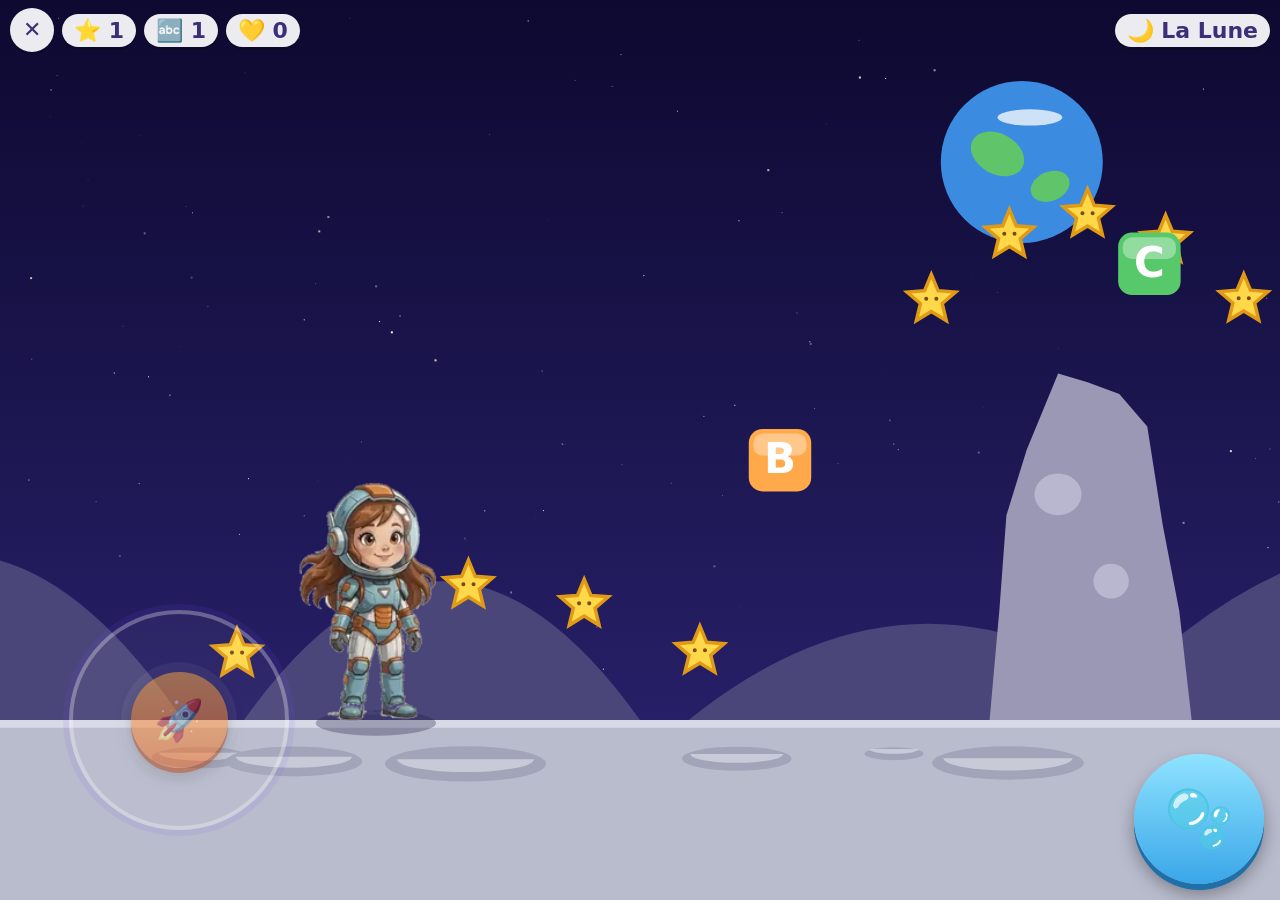
==== rose-lune.html @ 3eaaab17 "Rose : en vol, l'inclinaison est progressive et le changement d'animation bref, au moment où les ang" ====
<!DOCTYPE html>
<html lang="fr">
<head>
<meta charset="utf-8">
<meta name="viewport" content="width=device-width, initial-scale=1, viewport-fit=cover, user-scalable=no">
<meta name="theme-color" content="#140f3a">
<title>Mini Mission · Rose sur la Lune</title>
<link rel="manifest" href="manifest.webmanifest">
<style>
  html, body { margin: 0; height: 100%; overflow: hidden; background: #140f3a; touch-action: none; -webkit-user-select: none; user-select: none; font-family: "Baloo 2", system-ui, sans-serif; }
  canvas { display: block; width: 100vw; height: 100dvh; }
  .hud { position: fixed; top: max(8px, env(safe-area-inset-top)); left: max(10px, env(safe-area-inset-left)); right: max(10px, env(safe-area-inset-right)); display: flex; gap: 8px; align-items: center; pointer-events: none; }
  .chip { background: rgba(255,255,255,.92); border-radius: 999px; padding: 4px 12px; font-weight: 900; font-size: clamp(15px, 3.6vmin, 22px); color: #3b2f7a; box-shadow: 0 3px 0 rgba(0,0,0,.18); }
  .chip.pop { animation: pop .35s; }
  @keyframes pop { 50% { transform: scale(1.25); } }
  .close { pointer-events: auto; width: 44px; height: 44px; border-radius: 50%; border: 0; background: rgba(255,255,255,.92); font-size: 22px; color: #3b2f7a; box-shadow: 0 3px 0 rgba(0,0,0,.18); }
  .sp { flex: 1; }
  .pad { position: fixed; bottom: max(16px, env(safe-area-inset-bottom)); display: flex; gap: 14px; align-items: flex-end; }
  .pad.l { left: max(16px, env(safe-area-inset-left)); }
  .pad.r { right: max(16px, env(safe-area-inset-right)); }
  .b { width: clamp(64px, 17vmin, 100px); height: clamp(64px, 17vmin, 100px); border-radius: 50%; border: 0; font-size: clamp(28px, 8vmin, 44px); color: #fff;
       background: linear-gradient(#69d36a, #2f9c3b); box-shadow: 0 6px 0 #1f6e2a, 0 10px 18px rgba(0,0,0,.35); -webkit-tap-highlight-color: transparent; }
  .b.on { transform: translateY(4px); box-shadow: 0 2px 0 #1f6e2a; }
  .b.fly { background: linear-gradient(#ffb04a, #f2702c); box-shadow: 0 6px 0 #b4471a, 0 10px 18px rgba(0,0,0,.35); width: clamp(84px, 23vmin, 130px); height: clamp(84px, 23vmin, 130px); }
  .b.fly.on { box-shadow: 0 2px 0 #b4471a; }
  .b.shoot { background: linear-gradient(#8fe3ff, #3aa6e8); box-shadow: 0 6px 0 #1f6fa8, 0 10px 18px rgba(0,0,0,.35); }
  .b.shoot.on { box-shadow: 0 2px 0 #1f6fa8; }
  #stickzone { position: fixed; left: 0; bottom: 0; width: 55vw; top: 64px; touch-action: none; }
  .stick { position: fixed; width: clamp(150px, 36vmin, 220px); height: clamp(150px, 36vmin, 220px); margin: calc(clamp(150px, 36vmin, 220px) / -2) 0 0 calc(clamp(150px, 36vmin, 220px) / -2); pointer-events: none; transition: opacity .2s; }
  .stick .ring { position: absolute; inset: 0; border-radius: 50%; background: radial-gradient(circle, rgba(255,255,255,.18) 0 38%, rgba(255,255,255,.08) 39% 100%); border: 4px solid rgba(255,255,255,.55); box-shadow: 0 0 0 6px rgba(120,90,255,.18); }
  .stick .knob { position: absolute; left: 50%; top: 50%; width: 44%; height: 44%; margin: -22% 0 0 -22%; border-radius: 50%; background: linear-gradient(#ffb04a, #f2702c); box-shadow: 0 5px 0 #b4471a, 0 8px 16px rgba(0,0,0,.35); display: flex; align-items: center; justify-content: center; font-size: clamp(26px, 7vmin, 40px); }
  .stick .arrow { position: absolute; left: 50%; top: 50%; width: 0; height: 0; border-left: 16px solid transparent; border-right: 16px solid transparent; border-bottom: 26px solid rgba(255,255,255,.9); transform-origin: 50% 100%; opacity: 0; margin: -26px 0 0 -16px; }
  .stick.idle { opacity: .55; }
  .stick.idle .knob { animation: hint 1.6s ease-in-out infinite; }
  @keyframes hint { 0%, 100% { transform: translate(0, 0); } 30% { transform: translate(40%, -35%); } 60% { transform: translate(40%, 0); } }
  .big-shoot { width: clamp(84px, 23vmin, 130px); height: clamp(84px, 23vmin, 130px); font-size: clamp(36px, 10vmin, 56px); }
  .ov { position: fixed; inset: 0; display: none; align-items: center; justify-content: center; background: rgba(15,10,50,.55); z-index: 10; }
  .ov.show { display: flex; }
  .card { background: #fff; border-radius: 28px; padding: clamp(14px, 3vmin, 26px); width: min(92vw, 720px); box-shadow: 0 12px 40px rgba(0,0,0,.4); text-align: center; animation: pop .3s; }
  .q { font-size: clamp(17px, 4.2vmin, 26px); font-weight: 800; color: #3b2f7a; margin: 4px 8px 14px; line-height: 1.25; }
  .opts { display: grid; grid-template-columns: repeat(3, 1fr); gap: clamp(8px, 2vmin, 16px); }
  .opt { border: 4px solid #d9d3ff; background: #f6f3ff; border-radius: 22px; padding: 10px 6px; font-size: clamp(14px, 3.4vmin, 20px); font-weight: 800; color: #3b2f7a; }
  .opt i { display: block; font-style: normal; font-size: clamp(44px, 13vmin, 80px); line-height: 1.1; }
  .opt.good { border-color: #4cc95a; background: #e7ffe9; }
  .opt.no { animation: no .4s; }
  @keyframes no { 25% { transform: translateX(-8px); } 75% { transform: translateX(8px); } }
  .row { display: flex; gap: 12px; justify-content: center; margin-top: 14px; }
  .big { border: 0; border-radius: 999px; padding: 12px 22px; font-size: clamp(18px, 4.4vmin, 26px); font-weight: 900; color: #fff; background: linear-gradient(#ffb04a, #f2702c); box-shadow: 0 5px 0 #b4471a; }
  .big.alt { background: linear-gradient(#8f7bff, #5b47d6); box-shadow: 0 5px 0 #3b2c99; }
  .say { border: 0; background: #ede9ff; border-radius: 50%; width: 52px; height: 52px; font-size: 24px; }
  .stats { display: flex; gap: 12px; justify-content: center; font-size: clamp(20px, 5vmin, 30px); font-weight: 900; color: #3b2f7a; margin: 8px 0; flex-wrap: wrap; }
  .title { font-size: clamp(26px, 7vmin, 44px); font-weight: 900; color: #f2702c; margin: 0; }
</style>
</head>
<body>
<canvas id="c"></canvas>
<div class="hud">
  <button class="close" id="quit" aria-label="Retour">✕</button>
  <span class="chip" id="cStars">⭐ 0</span>
  <span class="chip" id="cLetters">🔤 0</span>
  <span class="chip" id="cFriends">💛 0</span>
  <span class="sp"></span>
  <span class="chip">🌙 La Lune</span>
</div>
<div id="stickzone" aria-label="Joystick : glisser le pouce pour marcher et voler"></div>
<div id="stick" class="stick idle"><div class="ring"></div><div class="arrow" id="sarrow"></div><div class="knob" id="sknob">🚀</div></div>
<div class="pad r"><button class="b shoot big-shoot" id="bs" aria-label="Bulles">🫧</button></div>
<div class="ov" id="quiz"><div class="card"><div class="row" style="margin:0 0 6px"><button class="say" id="qsay" aria-label="Écouter">🔊</button></div><div class="q" id="qtext"></div><div class="opts" id="qopts"></div></div></div>
<div class="ov" id="end"><div class="card"><p class="title">Bravo, Rose !</p><div class="stats" id="estats"></div><div class="row"><button class="big alt" id="again">↻ Rejouer</button><button class="big" id="home">🏠</button></div></div></div>
<script src="i18n.js"></script>
<script>
(() => {
  'use strict';
  const $ = (s) => document.querySelector(s);
  // ================= images =================
  const V = '1';
  const roseImg = new Image(); roseImg.src = 'assets/rose.webp?v=' + V;
  const alienImg = new Image(); alienImg.src = 'assets/aliens.webp?v=' + V;
  const monImg = new Image(); monImg.src = 'assets/monsters.webp?v=' + V;
  let RF = null, AF = null;
  fetch('assets/rose.json?v=' + V).then(r => r.json()).then(j => { RF = j; });
  fetch('assets/aliens.json?v=' + V).then(r => r.json()).then(j => { AF = j; });

  // ================= voix et sons =================
  let voiceOn = 'speechSynthesis' in window, speaking = 0;
  function say(text, important = true) {
    if (!voiceOn) return;
    if (!important && performance.now() < speaking) return;
    try { speechSynthesis.cancel(); const u = new SpeechSynthesisUtterance(text); u.lang = 'fr-FR'; u.rate = .95; u.pitch = 1.08;
      const v = speechSynthesis.getVoices().find(v => /^fr/i.test(v.lang)); if (v) u.voice = v; speechSynthesis.speak(u); speaking = performance.now() + 1200 + text.length * 70; } catch {}
  }
  let AC = null;
  function tone(f0, f1, dur, type = 'sine', vol = .08, at = 0) {
    try { if (!AC) AC = new (window.AudioContext || window.webkitAudioContext)(); if (AC.state === 'suspended') AC.resume();
      const t = AC.currentTime + at, o = AC.createOscillator(), g = AC.createGain(); o.type = type; o.frequency.setValueAtTime(f0, t); o.frequency.exponentialRampToValueAtTime(f1, t + dur * .9);
      g.gain.setValueAtTime(.0001, t); g.gain.exponentialRampToValueAtTime(vol, t + .02); g.gain.exponentialRampToValueAtTime(.0001, t + dur); o.connect(g); g.connect(AC.destination); o.start(t); o.stop(t + dur + .05); } catch {}
  }
  const sfx = {
    star: () => { tone(1320, 1320, .12, 'sine', .06); tone(1760, 1760, .18, 'sine', .05, .07); },
    letter: () => { tone(660, 990, .18, 'triangle', .07); },
    bubble: () => { tone(500, 1100, .14, 'sine', .06); },
    pop: () => { tone(900, 300, .12, 'triangle', .08); },
    friend: () => { [523, 659, 784, 1047].forEach((f, i) => tone(f, f, .2, 'sine', .06, i * .07)); },
    bonk: () => { tone(220, 160, .12, 'triangle', .06); },
    good: () => { [784, 988, 1175].forEach((f, i) => tone(f, f, .25, 'sine', .07, i * .1)); },
    no: () => { tone(330, 260, .2, 'triangle', .05); },
  };

  // ================= réglages de Rose (unités : pixels de sa planche, ~210 px du casque aux pieds) =================
  const WALK = 205, WALK_ACC = 900, WALK_DEC = 1400, STEP_PX = 13.2, WALK_START = 4;
  const FLY = 400, DASH_AT = 300, FLY_ACC = 1000, RISE = 330, SINK = 270;
  const FADE = .07, STOP_FADE = .11, RW = 40, RH = 196;   // demi-largeur et hauteur de Rose pour les collisions
  const A = { idle: { n: 10, fps: 6, loop: 'pp' }, hover: { n: 30, fps: 13, loop: 'loop' }, fly: { n: 27, fps: 14, loop: 'loop' }, dash: { n: 30, fps: 15, loop: 'pp' },
              lift: { n: 20, fps: 26, loop: 'once' }, up: { n: 18, fps: 24, loop: 'once' }, down: { n: 20, fps: 26, loop: 'once' }, drop: { n: 20, fps: 28, loop: 'once', src: 'lift', rev: true },
              win: { n: 30, fps: 13, loop: 'once' }, walk: { n: 30, loop: 'loop' } };
  function sample(name, pos) {
    const a = A[name], n = a.n, src = 'rose_' + (a.src || name); let q;
    if (a.loop === 'loop') q = ((pos % n) + n) % n;
    else if (a.loop === 'pp') { const P = 2 * n - 2, p = ((pos % P) + P) % P; q = p < n - 1 ? p : P - p; }
    else q = Math.max(0, Math.min(n - 1, pos));
    let i = Math.floor(q), j = a.loop === 'loop' ? (i + 1) % n : Math.min(n - 1, i + 1); const mix = q - i;
    if (a.rev) { i = n - 1 - i; j = n - 1 - j; }
    return { k: src + i, k2: src + j, mix };
  }
  const topOf = (k) => RF[k].top;
  // En vol, les trois animations se mélangent selon la vitesse ; chacune s'incline vers l'angle de la suivante
  // (inclinaison mesurée dans les GIF : stationnaire ≈ 8°, vol lent ≈ 11°, vol rapide ≈ 32° vers l'avant), avec un léger penché en plus quand ça va vite.
  const AIR = ['hover', 'fly', 'dash'], AIR_V = [0, 170, 370], AIR_A = [-8, -11, -32], PIVOT = 105;

  // ================= le niveau de la Lune =================
  const L = 9200, CAVE0 = 4650, CAVE1 = 6450, CEIL = 640;
  // solides : x, y (bas), w, h — y = hauteur au-dessus du sol
  const solids = [
    { x: 950, y: 0, w: 170, h: 300, kind: 'rock' },
    { x: 2250, y: 250, w: 320, h: 40, kind: 'slab' },
    { x: 3250, y: 0, w: 210, h: 380, kind: 'rock' },
    { x: CAVE0, y: CEIL, w: CAVE1 - CAVE0, h: 3000, kind: 'ceil' },
    { x: 4950, y: 0, w: 150, h: 280, kind: 'mite' },
    { x: 5350, y: 310, w: 150, h: CEIL - 310, kind: 'tite' },
    { x: 5750, y: 0, w: 160, h: 300, kind: 'mite' },
    { x: 6150, y: 330, w: 150, h: CEIL - 330, kind: 'tite' },
    { x: 7650, y: 260, w: 300, h: 40, kind: 'slab' },
  ];
  const overlaps = (s, x0, x1, y0, y1) => x1 > s.x && x0 < s.x + s.w && y1 > s.y && y0 < s.y + s.h;
  function surfaceAt(x, y) {                 // le plus haut « sol » sous les pieds
    let best = 0;
    for (const s of solids) { const top = s.y + s.h; if (s.kind === 'ceil' || s.kind === 'tite') continue;
      if (x + RW * .6 > s.x && x - RW * .6 < s.x + s.w && top <= y + 6 && top > best) best = top; }
    return best;
  }
  // étoiles
  const stars = [];
  const arc = (x0, x1, y0, hgt, n) => { for (let i = 0; i < n; i++) { const t = n === 1 ? .5 : i / (n - 1); stars.push({ x: x0 + (x1 - x0) * t, y: y0 + Math.sin(t * Math.PI) * hgt, got: false }); } };
  arc(300, 700, 60, 60, 5); arc(900, 1170, 360, 80, 5); arc(2270, 2550, 330, 30, 4); arc(3200, 3510, 440, 90, 5);
  arc(4800, 5250, 380, 60, 5); arc(5500, 5900, 380, 40, 5); arc(6250, 6420, 150, 50, 3); arc(7000, 7400, 80, 120, 5); arc(7670, 7930, 340, 30, 4); arc(8400, 8700, 70, 60, 4);
  // lettres (l'alphabet de la langue choisie)
  const ABC = (MM.i18n && MM.i18n.alphabet ? MM.i18n.alphabet() : 'ABCDEFGHIJKLMNOPQRSTUVWXYZ'.split('')).slice(0, 26);
  const letters = ABC.map((l, i) => { const x = 450 + i * ((L - 900) / ABC.length); let y = 110 + ((i * 97) % 3) * 110;
    for (const s of solids) if (s.kind !== 'ceil' && x > s.x - 40 && x < s.x + s.w + 40) y = Math.max(y, s.kind === 'tite' ? 120 : s.y + s.h + 90);
    if (x > CAVE0 && x < CAVE1) y = Math.min(y, CEIL - 90);
    return { l, x, y, got: false }; });
  // extraterrestres farceurs
  const aliens = [
    { type: 'glouglou', x: 1500, x0: 1300, x1: 1750, y: 0 },
    { type: 'boing', x: 2700, x0: 2620, x1: 2900, y: 0 },
    { type: 'zap', x: 3900, y0: 330, y: 330 },
    { type: 'glouglou', x: 7150, x0: 6950, x1: 7450, y: 0 },
    { type: 'boing', x: 8050, x0: 7980, x1: 8250, y: 0 },
    { type: 'zap', x: 8850, y0: 360, y: 360 },
  ].map((a, i) => ({ ...a, id: i, dir: 1, t: Math.random() * 3, state: 'farceur', bt: 0, cool: 2 + i }));
  // amis enfermés dans des petites prisons (nos monstres : case farceur → case ami de monsters.webp)
  const cages = [ { x: 1950, f: 0, a: 5 }, { x: 4250, f: 10, a: 11 }, { x: 7300, f: 22, a: 23 }, { x: 8600, f: 24, a: 25 } ].map(c => ({ ...c, open: false, t: 0 }));
  // caisses « ? » : une devinette sur l'espace
  const boxes = [ { x: 2950, y: 260 }, { x: 6750, y: 240 }, { x: 8350, y: 300 } ].map(b => ({ ...b, done: false }));
  const ROCKET = L - 280;
  const friends = [];                       // ceux qui suivent Rose
  const slime = [], bubbles = [], puffs = [];
  const RIDDLES = [
    { q: 'Comment s’appelle l’astre qui tourne autour de la Terre et brille la nuit ?', o: [['🌙', 'la Lune'], ['☀️', 'le Soleil'], ['🪐', 'Saturne']], a: 0, fact: 'Oui ! La Lune tourne autour de la Terre. C’est là que tu es, avec Rose !' },
    { q: 'Qui a marché le premier sur la Lune ?', o: [['🧑‍🚀', 'un astronaute'], ['🐶', 'un chien'], ['🤖', 'un robot']], a: 0, fact: 'Bravo ! C’était l’astronaute Neil Armstrong, en 1969. Il a laissé ses traces de pas sur la Lune.' },
    { q: 'Le premier homme dans l’espace s’appelait Youri Gagarine. Dans quoi est-il monté ?', o: [['🚀', 'une fusée'], ['🎈', 'un ballon'], ['🚲', 'un vélo']], a: 0, fact: 'Oui ! En 1961, Youri Gagarine a fait le tour de la Terre dans une fusée.' },
    { q: 'Quel animal a fait le tour de la Terre dans l’espace, avant les astronautes ?', o: [['🐶', 'un chien'], ['🐘', 'un éléphant'], ['🐟', 'un poisson']], a: 0, fact: 'Oui ! Une petite chienne, Laïka, est allée dans l’espace en 1957.' },
    { q: 'Quelle planète est rouge ?', o: [['🔴', 'Mars'], ['🔵', 'Neptune'], ['🌍', 'la Terre']], a: 0, fact: 'Bravo ! Mars est rouge, à cause de sa poussière rouge.' },
    { q: 'Quelle planète a de grands anneaux ?', o: [['🪐', 'Saturne'], ['🌙', 'la Lune'], ['☀️', 'le Soleil']], a: 0, fact: 'Oui ! Saturne a de grands anneaux faits de glace et de cailloux.' },
    { q: 'Qu’est-ce qui emmène les astronautes dans l’espace ?', o: [['🚀', 'une fusée'], ['🚗', 'une voiture'], ['⛵', 'un bateau']], a: 0, fact: 'Oui ! Il faut une très grande fusée pour aller dans l’espace.' },
    { q: 'Où vivent les astronautes qui tournent autour de la Terre ?', o: [['🛰️', 'dans une station spatiale'], ['🏰', 'dans un château'], ['⛺', 'sous une tente']], a: 0, fact: 'Oui ! Dans la station spatiale, les astronautes flottent et dorment attachés à leur sac de couchage.' },
    { q: 'Qu’est-ce qui roule sur Mars pour l’explorer ?', o: [['🤖', 'un robot'], ['🛹', 'un skate'], ['🐴', 'un cheval']], a: 0, fact: 'Bravo ! Des robots roulent sur Mars et prennent des photos pour les savants.' },
    { q: 'Sur quelle planète vivons-nous ?', o: [['🌍', 'la Terre'], ['🔴', 'Mars'], ['🪐', 'Saturne']], a: 0, fact: 'Oui ! La Terre, notre maison, est la planète bleue.' },
    { q: 'Sur la Lune, on est très léger. Comment peut-on sauter ?', o: [['🦘', 'très haut'], ['🐌', 'pas du tout'], ['🪨', 'comme un caillou']], a: 0, fact: 'Oui ! Sur la Lune, les astronautes faisaient de grands bonds.' },
    { q: 'Quelle est la plus grosse planète ?', o: [['🟠', 'Jupiter'], ['⚪', 'Mercure'], ['🌙', 'la Lune']], a: 0, fact: 'Bravo ! Jupiter est la plus grosse planète. On pourrait y mettre plus de mille Terre !' },
  ];
  const quizPick = RIDDLES.map((r, i) => i).sort(() => Math.random() - .5).slice(0, 3);
  // les caisses : la 1re parle toujours de la Lune ou de son premier explorateur
  if (!quizPick.includes(1)) quizPick[0] = 1;

  // ================= Rose =================
  const rose = { x: 420, y: 0, vx: 0, vy: 0, vs: 0, face: 1, mode: 'ground', anim: null, walkDist: 0, t: 0, airPose: 'hover', airT: 0, walking: false, base: 0, cool: 0, bump: 0 };
  let shownSet = null, shown = null, fadeFrom = null, fadeT = 9, fadeLen = FADE, fadeGy = 0, lastGy = 0, stopFade = false;
  function play(name, then, opts = {}) { rose.anim = { name, t: 0, then, ...opts }; if (name !== 'win') rose.mode = 'trans'; }

  // ================= commandes =================
  const key = { l: false, r: false, fly: false, down: false, shoot: false };
  let paused = false, finished = false;
  const hold = (id, k) => { const b = document.getElementById(id);
    const on = (e) => { e.preventDefault(); key[k] = true; b.classList.add('on'); if (k === 'shoot') shoot(); }, off = (e) => { e.preventDefault(); key[k] = false; b.classList.remove('on'); };
    b.addEventListener('pointerdown', on); b.addEventListener('pointerup', off); b.addEventListener('pointercancel', off); b.addEventListener('pointerleave', off); };
  hold('bs', 'shoot');
  // ----- joystick flottant : il apparaît là où le pouce se pose (moitié gauche), suit le doigt et disparaît quand on lâche -----
  // haut = voler, bas = redescendre vite, côtés = marcher / avancer ; grande zone morte au centre pour les petits pouces
  const zone = $('#stickzone'), stick = $('#stick'), knob = $('#sknob'), arrowEl = $('#sarrow');
  let sid = null, sx0 = 0, sy0 = 0;
  const restStick = () => { stick.classList.add('idle'); stick.style.left = (Math.max(110, innerWidth * .14)) + 'px'; stick.style.top = (innerHeight - Math.max(110, innerHeight * .2)) + 'px'; knob.style.transform = ''; arrowEl.style.opacity = 0; };
  restStick(); addEventListener('resize', () => { if (sid === null) restStick(); });
  function stickMove(x, y) {
    const R = stick.offsetWidth * .5, dx = x - sx0, dy = y - sy0, d = Math.hypot(dx, dy), k = Math.min(1, d / R);
    const nx = d ? dx / d * k : 0, ny = d ? dy / d * k : 0;
    knob.style.transform = `translate(${nx * R * .62}px, ${ny * R * .62}px)`;
    const dead = .26;
    key.l = nx < -dead; key.r = nx > dead; key.fly = ny < -dead * 1.2; key.down = ny > .45;
    if (k > dead) { arrowEl.style.opacity = 1; arrowEl.style.transform = `rotate(${Math.atan2(dx, -dy)}rad) translateY(${-R * .78}px)`; } else arrowEl.style.opacity = 0;
  }
  zone.addEventListener('pointerdown', (e) => { if (sid !== null) return; e.preventDefault(); sid = e.pointerId; zone.setPointerCapture(sid); sx0 = e.clientX; sy0 = e.clientY;
    stick.classList.remove('idle'); stick.style.left = sx0 + 'px'; stick.style.top = sy0 + 'px'; stickMove(sx0, sy0); });
  zone.addEventListener('pointermove', (e) => { if (e.pointerId !== sid) return; e.preventDefault();
    // si le doigt part loin, le joystick le suit (il ne « décroche » jamais)
    const R = stick.offsetWidth * .5, dx = e.clientX - sx0, dy = e.clientY - sy0, d = Math.hypot(dx, dy);
    if (d > R * 1.15) { sx0 = e.clientX - dx / d * R * 1.15; sy0 = e.clientY - dy / d * R * 1.15; stick.style.left = sx0 + 'px'; stick.style.top = sy0 + 'px'; }
    stickMove(e.clientX, e.clientY); });
  const stickUp = (e) => { if (e.pointerId !== sid) return; sid = null; key.l = key.r = key.fly = key.down = false; restStick(); };
  zone.addEventListener('pointerup', stickUp); zone.addEventListener('pointercancel', stickUp);
  addEventListener('keydown', (e) => { if (e.repeat) return; if (e.key === 'ArrowDown') key.down = true; if (e.key === 'ArrowLeft') key.l = true; if (e.key === 'ArrowRight') key.r = true; if (e.key === ' ' || e.key === 'ArrowUp') key.fly = true; if (e.key === 'x' || e.key === 'Enter') shoot(); });
  addEventListener('keyup', (e) => { if (e.key === 'ArrowDown') key.down = false; if (e.key === 'ArrowLeft') key.l = false; if (e.key === 'ArrowRight') key.r = false; if (e.key === ' ' || e.key === 'ArrowUp') key.fly = false; });
  $('#quit').onclick = () => { location.href = 'index.html'; };
  $('#home').onclick = () => { location.href = 'index.html'; };
  $('#again').onclick = () => { location.reload(); };

  function shoot() {
    if (paused || finished || rose.cool > 0 || !RF) return;
    rose.cool = .35; sfx.bubble();
    const h = rose.mode === 'air' ? rose.y : rose.base;
    bubbles.push({ x: rose.x + rose.face * 60, y: h + 118, vx: rose.face * 560 + rose.vx * .5, vy: 20, life: 1.4, r: 28 });
  }

  // ================= mise à jour =================
  function moveX(dx, air) {
    const y0 = (rose.mode === 'air' ? rose.y : rose.base) + 6, y1 = y0 + RH - 6;
    rose.x += dx;
    for (const s of solids) {
      if (!overlaps(s, rose.x - RW, rose.x + RW, y0, y1)) continue;
      if (s.kind === 'slab' && y0 >= s.y + s.h - 12) continue;
      rose.x = dx > 0 ? s.x - RW - .1 : s.x + s.w + RW + .1;
      if (air) { rose.vx *= -.3; if (Math.abs(dx) > 1) bonk(); } else rose.vx = 0;
    }
    rose.x = Math.max(60, Math.min(L - 60, rose.x));
  }
  function bonk() { if (rose.bump > 0) return; rose.bump = .4; sfx.bonk(); puffs.push({ x: rose.x + rose.face * RW, y: (rose.mode === 'air' ? rose.y : rose.base) + 110, t: 0, c: '#fff' }); }

  function update(dt) {
    const dir = (key.r ? 1 : 0) - (key.l ? 1 : 0);
    if (dir) rose.face = dir;
    rose.t += dt; rose.airT += dt; rose.cool -= dt; rose.bump -= dt; rose.vs += (Math.abs(rose.vx) - rose.vs) * Math.min(1, dt * 5);
    const a = rose.anim;
    if (rose.mode === 'ground') {
      const target = a ? 0 : dir * WALK;
      const acc = Math.abs(target) > Math.abs(rose.vx) || Math.sign(target) !== Math.sign(rose.vx) ? WALK_ACC : WALK_DEC;
      rose.vx += Math.max(-acc * dt, Math.min(acc * dt, target - rose.vx));
      moveX(rose.vx * dt, false);
      const was = rose.walking;
      if (Math.abs(rose.vx) > 8 && !a) { if (!was) rose.walkDist = WALK_START * STEP_PX; rose.walking = true; rose.walkDist += Math.abs(rose.vx) * dt; }
      else if (was) { rose.walking = false; stopFade = true; }
      // plus rien sous les pieds (bord d'une dalle) : elle se met à flotter et redescend doucement
      const sf = surfaceAt(rose.x, rose.base);
      if (sf < rose.base - 2 && !a) { rose.mode = 'air'; rose.y = rose.base - (topOf('rose_hover0') - topOf('rose_idle0')); rose.vy = 0; rose.airPose = 'hover'; rose.airT = 0; rose.walking = false; }
      else rose.base = sf;
      if (key.fly && !a && rose.mode === 'ground') { if (Math.abs(rose.vx) > 60) play('up', 'air', { vx0: rose.vx }); else play('lift', 'air'); rose.walking = false; }
    } else if (rose.mode === 'air') {
      const ty = key.fly ? RISE : key.down ? -SINK * 1.8 : -SINK;
      rose.vy += Math.max(-1300 * dt, Math.min(1300 * dt, ty - rose.vy));
      const target = dir * FLY;
      rose.vx += Math.max(-FLY_ACC * dt, Math.min(FLY_ACC * dt, target - rose.vx));
      moveX(rose.vx * dt, true);
      const ny = rose.y + rose.vy * dt;
      let blocked = false;
      for (const s of solids) {
        if (!overlaps(s, rose.x - RW + 4, rose.x + RW - 4, ny + 4, ny + RH)) continue;
        if (rose.vy > 0) { const hard = rose.vy > 150; rose.y = s.y - RH - .1; rose.vy = hard ? -30 : 0; blocked = true; if (hard) bonk(); }   // la tête touche : petit rebond tout doux
      }
      if (!blocked) rose.y = Math.min(400, ny);                 // plafond du ciel : Rose reste toujours à l'écran
      if (rose.y >= 400 && rose.vy > 0) rose.vy = 0;
      const sp = Math.abs(rose.vx), want = sp < 60 ? 'hover' : sp < DASH_AT ? 'fly' : 'dash';
      if (want !== rose.airPose) { rose.airPose = want; rose.airT = 0; }
      if (rose.vy < 0) {                                          // atterrissage : la jonction démarre pile à la bonne hauteur
        const sf = surfaceAt(rose.x, rose.y + 40), moving = sp > 60;
        const startTop = moving ? topOf('rose_down0') : topOf('rose_lift' + (A.lift.n - 1));
        const hAt = startTop - topOf('rose_hover0');
        if (rose.y - sf <= hAt) { rose.base = sf; rose.y = sf; rose.vy = 0; play(moving ? 'down' : 'drop', 'ground', { vx0: rose.vx }); }
      }
    } else if (a) {
      const n = A[a.name].n, dur = (n - 1) / A[a.name].fps, k = Math.min(1, a.t / dur);
      if (a.name === 'up') rose.vx = a.vx0 + (rose.face * FLY * .55 - a.vx0) * k * k;
      else if (a.name === 'down') rose.vx = a.vx0 + (rose.face * WALK * (dir ? 1 : .3) - a.vx0) * k;
      else rose.vx *= Math.pow(.02, dt);
      moveX(rose.vx * dt, false);
    }
    if (a) {
      a.t += dt;
      if (a.t >= (A[a.name].n - 1) / A[a.name].fps) {
        rose.anim = null;
        if (a.then === 'air') { const last = 'rose_' + (A[a.name].src || a.name) + (A[a.name].n - 1);
          rose.y = rose.base + topOf(last) - topOf('rose_hover0'); rose.vy = 120; rose.mode = 'air'; rose.airPose = Math.abs(rose.vx) < 60 ? 'hover' : 'fly'; rose.airT = 0; }
        else { rose.mode = 'ground'; rose.y = rose.base; if (a.name === 'down') { rose.walkDist = WALK_START * STEP_PX; rose.walking = Math.abs(rose.vx) > 8; } else rose.walking = false; }
      }
    }
    updateWorld(dt);
  }

  // ================= le reste du monde =================
  const roseBox = () => { const h = rose.mode === 'air' ? rose.y : rose.base; return { x0: rose.x - RW, x1: rose.x + RW, y0: h, y1: h + RH }; };
  const hitR = (b, x, y, r) => x + r > b.x0 && x - r < b.x1 && y + r > b.y0 && y - r < b.y1;
  let got = { stars: 0, letters: 0, friends: 0 };
  function chip(id, txt) { const c = $(id); c.textContent = txt; c.classList.remove('pop'); void c.offsetWidth; c.classList.add('pop'); }
  function addFriend(img, cell, x, y) { friends.push({ img, cell, x, y, t: Math.random() * 6 }); got.friends++; chip('#cFriends', '💛 ' + got.friends); sfx.friend(); }
  function updateWorld(dt) {
    const B = roseBox();
    for (const s of stars) if (!s.got && hitR(B, s.x, s.y, 26)) { s.got = true; got.stars++; chip('#cStars', '⭐ ' + got.stars); sfx.star(); puffs.push({ x: s.x, y: s.y, t: 0, c: '#ffe36e' }); }
    for (const l of letters) if (!l.got && hitR(B, l.x, l.y, 30)) { l.got = true; got.letters++; chip('#cLetters', '🔤 ' + got.letters); sfx.letter();
      puffs.push({ x: l.x, y: l.y, t: 0, c: '#a6e1ff' }); const p = MM.i18n && MM.i18n.letterPhrase ? MM.i18n.letterPhrase(l.l) : null; say(p ? p.say : l.l, false); }
    for (const c of cages) if (!c.open && hitR(B, c.x, 70, 60)) openCage(c);
    for (const b of boxes) if (!b.done && hitR(B, b.x, b.y, 50)) openQuiz(b);
    // bulles de Rose
    for (let i = bubbles.length - 1; i >= 0; i--) {
      const u = bubbles[i]; u.life -= dt; u.x += u.vx * dt; u.y += u.vy * dt + Math.sin(u.life * 12) * .6; u.vx *= Math.pow(.6, dt);
      let hit = u.life <= 0 || solids.some(s => s.kind !== 'slab' && u.x > s.x && u.x < s.x + s.w && u.y > s.y && u.y < s.y + s.h);
      for (const a of aliens) if (!hit && a.state === 'farceur') { const ab = alienBox(a); if (u.x > ab.x0 - 14 && u.x < ab.x1 + 14 && u.y > ab.y0 - 14 && u.y < ab.y1 + 14) { a.state = 'bubble'; a.bt = 0; hit = true; sfx.pop(); } }
      for (const c of cages) if (!hit && !c.open && Math.abs(u.x - c.x) < 70 && u.y < 160) { openCage(c); hit = true; }
      if (hit) { bubbles.splice(i, 1); puffs.push({ x: u.x, y: u.y, t: 0, c: '#d9f6ff' }); }
    }
    // extraterrestres
    for (const a of aliens) {
      a.t += dt;
      if (a.state === 'farceur') {
        if (a.type === 'glouglou') { a.x += a.dir * 45 * dt; if (a.x > a.x1) a.dir = -1; if (a.x < a.x0) a.dir = 1; }
        else if (a.type === 'boing') { a.y = Math.abs(Math.sin(a.t * 2.4)) * 130; a.x += a.dir * 30 * dt; if (a.x > a.x1) a.dir = -1; if (a.x < a.x0) a.dir = 1; }
        else { a.y = a.y0 + Math.sin(a.t * 1.3) * 60; a.dir = rose.x < a.x ? -1 : 1; a.cool -= dt;
          if (a.cool <= 0 && Math.abs(rose.x - a.x) < 750) { a.cool = 3.6; a.throwT = .45; const h = (rose.mode === 'air' ? rose.y : rose.base) + 100, dx = rose.x - a.x, dy = h - (a.y + 60), d = Math.hypot(dx, dy) || 1;
            slime.push({ x: a.x + a.dir * 50, y: a.y + 70, vx: dx / d * 230, vy: dy / d * 230, life: 3.5 }); } a.throwT = (a.throwT || 0) - dt; }
        const ab = alienBox(a);
        if (B.x1 > ab.x0 && B.x0 < ab.x1 && B.y1 > ab.y0 && B.y0 < ab.y1 && rose.bump <= 0) { rose.vx = (rose.x < a.x ? -1 : 1) * 220; rose.bump = .6; sfx.bonk(); puffs.push({ x: (rose.x + a.x) / 2, y: B.y0 + 100, t: 0, c: '#fff' }); }
      } else if (a.state === 'bubble') {
        a.bt += dt; a.y += 70 * dt;
        if (a.bt > .9) { a.state = 'ami'; sfx.pop(); puffs.push({ x: a.x, y: a.y + 60, t: 0, c: '#ffd1e8' }); addFriend('alien', a.type + '_ami', a.x, a.y); }
      }
    }
    // boules de slime de Zap : rien de méchant, juste un « splotch »
    for (let i = slime.length - 1; i >= 0; i--) { const s = slime[i]; s.life -= dt; s.x += s.vx * dt; s.y += s.vy * dt;
      if (hitR(B, s.x, s.y, 14)) { slime.splice(i, 1); sfx.bonk(); puffs.push({ x: s.x, y: s.y, t: 0, c: '#8be36a' }); rose.vx *= .4; continue; }
      if (s.life <= 0 || s.y < 0 || solids.some(q => s.x > q.x && s.x < q.x + q.w && s.y > q.y && s.y < q.y + q.h)) { slime.splice(i, 1); puffs.push({ x: s.x, y: Math.max(8, s.y), t: 0, c: '#8be36a' }); } }
    // les amis suivent Rose en petite file
    friends.forEach((f, i) => { f.t += dt; const tx = rose.x - rose.face * (150 + i * 95), ty = Math.max(0, (rose.mode === 'air' ? rose.y : rose.base) - 10 + Math.sin(f.t * 3 + i) * 10);
      f.x += (tx - f.x) * Math.min(1, dt * 2.6); f.y += (ty - f.y) * Math.min(1, dt * 2.2); f.face = tx > f.x ? 1 : -1; });
    for (let i = puffs.length - 1; i >= 0; i--) { puffs[i].t += dt; if (puffs[i].t > .6) puffs.splice(i, 1); }
    cages.forEach(c => { if (c.open) c.t += dt; });
    if (!finished && rose.x > ROCKET - 40 && rose.mode !== 'air') finish();
  }
  const ASCALE = 1;
  function alienBox(a) { const f = AF && AF[a.type + '_f1']; const w = f ? f.w * ASCALE : 120, h = f ? f.h * ASCALE : 120; return { x0: a.x - w * .38, x1: a.x + w * .38, y0: a.y, y1: a.y + h * .9 }; }
  function openCage(c) { c.open = true; c.t = 0; sfx.pop(); puffs.push({ x: c.x, y: 90, t: 0, c: '#ffe9a8' }); setTimeout(() => addFriend('mon', c.a, c.x, 0), 500); }

  // ================= devinettes =================
  let qIndex = 0, curBox = null;
  function openQuiz(b) {
    curBox = b; b.done = true; paused = true; key.l = key.r = key.fly = key.down = false; if (typeof restStick === 'function') { sid = null; restStick(); } document.querySelectorAll('.b').forEach(x => x.classList.remove('on'));
    const r = RIDDLES[quizPick[qIndex++ % quizPick.length]];
    const order = [0, 1, 2].sort(() => Math.random() - .5);
    $('#qtext').textContent = r.q;
    $('#qopts').innerHTML = order.map(i => `<button class="opt" data-i="${i}"><i>${r.o[i][0]}</i>${r.o[i][1]}</button>`).join('');
    const speakQ = () => say(r.q + ' ' + order.map(i => r.o[i][1]).join(', ') + ' ?');
    $('#qsay').onclick = speakQ; speakQ();
    $('#qopts').querySelectorAll('.opt').forEach(btn => btn.onclick = () => {
      const i = +btn.dataset.i;
      if (i === r.a) { btn.classList.add('good'); sfx.good(); say(r.fact); for (let k = 0; k < 6; k++) stars.push({ x: b.x - 100 + k * 40, y: b.y + 60 + Math.sin(k) * 30, got: false });
        setTimeout(() => { $('#quiz').classList.remove('show'); paused = false; last = performance.now(); }, 2600); }
      else { btn.classList.remove('no'); void btn.offsetWidth; btn.classList.add('no'); sfx.no(); say('Essaie encore !'); }
    });
    $('#quiz').classList.add('show');
  }

  function finish() {
    finished = true; rose.vx = 0; rose.walking = false; play('win', 'ground'); rose.mode = 'ground'; sfx.good();
    say('Bravo Rose ! Tu as libéré les amis de la Lune. Prochaine étape : Mars !');
    setTimeout(() => {
      $('#estats').innerHTML = `<span>⭐ ${got.stars}/${stars.length}</span><span>🔤 ${got.letters}/${letters.length}</span><span>💛 ${got.friends}/${aliens.length + cages.length}</span>`;
      $('#end').classList.add('show');
    }, 3200);
  }

  // ================= dessin =================
  const cv = $('#c'), ctx = cv.getContext('2d');
  let W = 0, H = 0, dpr = 1, zoom = 1, GY = 0, camX = 0, camY = 0;
  function resize() { dpr = Math.min(2, devicePixelRatio || 1); W = innerWidth; H = innerHeight; cv.width = W * dpr; cv.height = H * dpr; zoom = (H * .27) / 210; GY = H * .8; }
  addEventListener('resize', resize); resize();
  const SX = (x) => (x - camX) * zoom, SY = (y) => GY - (y - camY) * zoom;
  const bgStars = Array.from({ length: 160 }, () => ({ x: Math.random(), y: Math.random(), r: Math.random() < .2 ? 2 : 1, tw: Math.random() * 6 }));
  const craters = Array.from({ length: 60 }, (_, i) => ({ x: i * 160 + Math.random() * 120, r: 25 + Math.random() * 55 }));
  const hills = Array.from({ length: 30 }, (_, i) => ({ x: i * 420, h: 80 + Math.random() * 140, w: 300 + Math.random() * 300 }));

  function drawBg(time) {
    const g = ctx.createLinearGradient(0, 0, 0, H); g.addColorStop(0, '#0d0930'); g.addColorStop(1, '#2d2575'); ctx.fillStyle = g; ctx.fillRect(0, 0, W, H);
    for (const s of bgStars) { const x = ((s.x * W * 2 - camX * zoom * .05) % W + W) % W; ctx.globalAlpha = .5 + .5 * Math.sin(time * 2 + s.tw); ctx.fillStyle = '#fff6d8'; ctx.fillRect(x, s.y * GY * .95, s.r, s.r); }
    ctx.globalAlpha = 1;
    const er = Math.min(W, H) * .09, ex = W * .8 - camX * zoom * .02, ey = H * .18 + camY * zoom * .05;   // la Terre au loin
    ctx.fillStyle = '#3b8be0'; ctx.beginPath(); ctx.arc(ex, ey, er, 0, Math.PI * 2); ctx.fill();
    ctx.fillStyle = '#5fc46a'; ctx.beginPath(); ctx.ellipse(ex - er * .3, ey - er * .1, er * .35, er * .25, .5, 0, Math.PI * 2); ctx.ellipse(ex + er * .35, ey + er * .3, er * .25, er * .18, -.4, 0, Math.PI * 2); ctx.fill();
    ctx.fillStyle = 'rgba(255,255,255,.75)'; ctx.beginPath(); ctx.ellipse(ex + er * .1, ey - er * .55, er * .4, er * .1, 0, 0, Math.PI * 2); ctx.fill();
    // collines lointaines
    ctx.fillStyle = '#4a467a';
    for (const h of hills) { const x = (h.x - camX * .4) * zoom; if (x > W + 400 || x + h.w * zoom < -400) continue; const by = SY(0) + camY * zoom * .6;
      ctx.beginPath(); ctx.moveTo(x - h.w * zoom * .5, by); ctx.quadraticCurveTo(x, by - h.h * zoom * 1.4, x + h.w * zoom * .5, by); ctx.fill(); }
  }
  function drawGround() {
    const gy = SY(0);
    ctx.fillStyle = '#b9bccd'; ctx.fillRect(0, gy, W, H - gy + 10);
    ctx.fillStyle = '#d7d9e6'; ctx.fillRect(0, gy, W, 5 * zoom + 2);
    for (const c of craters) { const sx = SX(c.x); if (sx < -200 || sx > W + 200) continue;
      ctx.fillStyle = '#a2a5b9'; ctx.beginPath(); ctx.ellipse(sx, gy + (24 + c.r * .2) * zoom, c.r * zoom, c.r * .22 * zoom, 0, 0, Math.PI * 2); ctx.fill();
      ctx.fillStyle = '#c8cad8'; ctx.beginPath(); ctx.ellipse(sx, gy + (20 + c.r * .2) * zoom, c.r * .85 * zoom, c.r * .16 * zoom, 0, 0, Math.PI); ctx.fill(); }
    // la grotte : intérieur sombre
    const c0 = SX(CAVE0), c1 = SX(CAVE1);
    if (c1 > 0 && c0 < W) {
      const g = ctx.createLinearGradient(0, SY(CEIL), 0, gy); g.addColorStop(0, 'rgba(20,14,48,.85)'); g.addColorStop(1, 'rgba(40,30,80,.35)');
      ctx.fillStyle = g; ctx.fillRect(c0, SY(CEIL), c1 - c0, gy - SY(CEIL));
    }
  }
  function rockPath(x, y, w, h, seed) {             // rocher arrondi, un peu irrégulier
    ctx.beginPath(); const n = 10;
    for (let i = 0; i <= n; i++) { const t = i / n, a = Math.PI + t * Math.PI; const rx = w / 2 * (1 + Math.sin(seed + i * 1.7) * .06), ry = h * (1 + Math.cos(seed + i * 2.3) * .05);
      const px = x + w / 2 + Math.cos(a) * rx, py = y - Math.sin(a) * -ry; i ? ctx.lineTo(px, py) : ctx.moveTo(px, py); }
    ctx.closePath();
  }
  function drawSolids(time) {
    for (const s of solids) {
      const x = SX(s.x), w = s.w * zoom; if (x > W + 50 || x + w < -50) continue;
      const yb = SY(s.y), yt = SY(s.y + s.h);
      if (s.kind === 'ceil') { const g = ctx.createLinearGradient(0, yt, 0, yb); g.addColorStop(0, '#2a2350'); g.addColorStop(1, '#5a5390'); ctx.fillStyle = g; ctx.fillRect(x, -10, w, yb + 10);
        ctx.fillStyle = '#6f68a8'; for (let k = 0; k < s.w; k += 90) { const kx = SX(s.x + k); ctx.beginPath(); ctx.moveTo(kx, yb); ctx.lineTo(kx + 20 * zoom, yb + (18 + (k % 3) * 8) * zoom); ctx.lineTo(kx + 40 * zoom, yb); ctx.fill(); }
        for (let k = 60; k < s.w; k += 330) { const kx = SX(s.x + k), ky = yb + 8 * zoom, gl = .5 + .5 * Math.sin(time * 2 + k); ctx.fillStyle = `rgba(140,230,255,${.5 + gl * .4})`; ctx.beginPath(); ctx.moveTo(kx, ky); ctx.lineTo(kx + 9 * zoom, ky + 26 * zoom); ctx.lineTo(kx + 18 * zoom, ky); ctx.fill(); }
        continue; }
      if (s.kind === 'slab') { ctx.fillStyle = '#8e8bb0'; ctx.beginPath(); ctx.roundRect(x, yt, w, yb - yt + 10 * zoom, 14 * zoom); ctx.fill(); ctx.fillStyle = '#c9c7e0'; ctx.beginPath(); ctx.roundRect(x, yt, w, 12 * zoom, 8 * zoom); ctx.fill(); continue; }
      if (s.kind === 'tite') { ctx.fillStyle = '#4b447e'; ctx.beginPath(); ctx.moveTo(x - 8 * zoom, yt); ctx.lineTo(x + w + 8 * zoom, yt); ctx.lineTo(x + w * .78, yb + 10 * zoom); ctx.quadraticCurveTo(x + w / 2, yb + 30 * zoom, x + w * .22, yb + 10 * zoom); ctx.closePath(); ctx.fill(); continue; }
      // rochers et stalagmites
      ctx.fillStyle = s.kind === 'mite' ? '#5d568f' : '#9a98b4'; rockPath(x, yb, w, (yb - yt), s.x * .01); ctx.fill();
      ctx.fillStyle = s.kind === 'mite' ? '#7a73ad' : '#b9b7cf'; ctx.beginPath(); ctx.ellipse(x + w * .35, yt + (yb - yt) * .35, w * .12, (yb - yt) * .06, 0, 0, Math.PI * 2); ctx.ellipse(x + w * .62, yt + (yb - yt) * .6, w * .09, (yb - yt) * .05, 0, 0, Math.PI * 2); ctx.fill();
    }
  }
  function drawStar(x, y, r, time, bob) {
    ctx.save(); ctx.translate(x, y + Math.sin(time * 3 + bob) * 4 * zoom); ctx.fillStyle = '#ffd84a'; ctx.strokeStyle = '#e09a16'; ctx.lineWidth = 3 * zoom;
    ctx.beginPath(); for (let i = 0; i < 10; i++) { const a = -Math.PI / 2 + i * Math.PI / 5, rr = i % 2 ? r * .45 : r; ctx.lineTo(Math.cos(a) * rr, Math.sin(a) * rr); } ctx.closePath(); ctx.fill(); ctx.stroke();
    ctx.fillStyle = '#7a4a10'; ctx.beginPath(); ctx.arc(-r * .2, -r * .05, r * .08, 0, 7); ctx.arc(r * .2, -r * .05, r * .08, 0, 7); ctx.fill(); ctx.restore();
  }
  const COLS = ['#ff6b8a', '#ffa94a', '#58c96b', '#4aa8ff', '#9a6bff'];
  function drawItems(time) {
    for (const s of stars) if (!s.got) { const x = SX(s.x); if (x > -40 && x < W + 40) drawStar(x, SY(s.y), 22 * zoom, time, s.x); }
    letters.forEach((l, i) => { if (l.got) return; const x = SX(l.x); if (x < -60 || x > W + 60) return; const y = SY(l.y) + Math.sin(time * 2.5 + i) * 5 * zoom, s = 54 * zoom;
      ctx.fillStyle = COLS[i % 5]; ctx.beginPath(); ctx.roundRect(x - s / 2, y - s / 2, s, s, 12 * zoom); ctx.fill(); ctx.fillStyle = 'rgba(255,255,255,.35)'; ctx.beginPath(); ctx.roundRect(x - s / 2 + 4 * zoom, y - s / 2 + 4 * zoom, s - 8 * zoom, s * .35, 8 * zoom); ctx.fill();
      ctx.fillStyle = '#fff'; ctx.font = `900 ${Math.round(36 * zoom)}px system-ui`; ctx.textAlign = 'center'; ctx.textBaseline = 'middle'; ctx.fillText(l.l, x, y + 2 * zoom); });
    for (const b of boxes) { const x = SX(b.x); if (x < -80 || x > W + 80) continue; const y = SY(b.y) + Math.sin(time * 2 + b.x) * 4 * zoom, s = 70 * zoom;
      ctx.globalAlpha = b.done ? .35 : 1; ctx.fillStyle = '#ffb648'; ctx.beginPath(); ctx.roundRect(x - s / 2, y - s / 2, s, s, 14 * zoom); ctx.fill(); ctx.strokeStyle = '#b06a10'; ctx.lineWidth = 4 * zoom; ctx.stroke();
      ctx.fillStyle = '#fff'; ctx.font = `900 ${Math.round(46 * zoom)}px system-ui`; ctx.textAlign = 'center'; ctx.textBaseline = 'middle'; ctx.fillText(b.done ? '✓' : '?', x, y + 2 * zoom); ctx.globalAlpha = 1; }
    // la fusée d'arrivée
    { const x = SX(ROCKET), y = SY(0), s = zoom; if (x > -200 && x < W + 200) { ctx.save(); ctx.translate(x, y);
      ctx.fillStyle = '#e9eef7'; ctx.beginPath(); ctx.moveTo(0, -330 * s); ctx.quadraticCurveTo(70 * s, -240 * s, 55 * s, -60 * s); ctx.lineTo(-55 * s, -60 * s); ctx.quadraticCurveTo(-70 * s, -240 * s, 0, -330 * s); ctx.fill();
      ctx.fillStyle = '#ff5d5d'; ctx.beginPath(); ctx.moveTo(-55 * s, -60 * s); ctx.lineTo(-95 * s, 0); ctx.lineTo(-40 * s, -10 * s); ctx.fill(); ctx.beginPath(); ctx.moveTo(55 * s, -60 * s); ctx.lineTo(95 * s, 0); ctx.lineTo(40 * s, -10 * s); ctx.fill();
      ctx.beginPath(); ctx.moveTo(0, -330 * s); ctx.quadraticCurveTo(40 * s, -290 * s, 48 * s, -250 * s); ctx.lineTo(-48 * s, -250 * s); ctx.quadraticCurveTo(-40 * s, -290 * s, 0, -330 * s); ctx.fill();
      ctx.fillStyle = '#4aa8ff'; ctx.strokeStyle = '#2a5f9e'; ctx.lineWidth = 6 * s; ctx.beginPath(); ctx.arc(0, -180 * s, 26 * s, 0, 7); ctx.fill(); ctx.stroke(); ctx.restore(); } }
  }
  function drawCage(c, time) {
    const x = SX(c.x), y = SY(0); if (x < -150 || x > W + 150) return; const s = zoom;
    if (!c.open && monImg.complete) { const cw = 400, ch = 264, i = c.f, k = 110 / 254 * s, wob = Math.sin(time * 5 + c.x) * 2 * s;
      ctx.drawImage(monImg, (i % 5) * cw, Math.floor(i / 5) * ch, cw, ch, x - cw * k / 2 + wob, y - (ch - 6) * k - 8 * s, cw * k, ch * k); }
    const lift = c.open ? Math.min(1, c.t * 2) : 0;
    if (lift < 1) { ctx.save(); ctx.globalAlpha = 1 - lift; ctx.translate(0, -lift * 120 * s);
      ctx.fillStyle = '#7b7f99'; ctx.fillRect(x - 70 * s, y - 150 * s, 140 * s, 14 * s); ctx.fillRect(x - 70 * s, y - 10 * s, 140 * s, 10 * s);
      ctx.strokeStyle = '#a7abc4'; ctx.lineWidth = 7 * s; for (let k = -55; k <= 55; k += 22) { ctx.beginPath(); ctx.moveTo(x + k * s, y - 138 * s); ctx.lineTo(x + k * s, y - 10 * s); ctx.stroke(); }
      ctx.fillStyle = '#ffcf4a'; ctx.beginPath(); ctx.arc(x, y - 75 * s, 12 * s, 0, 7); ctx.fill(); ctx.restore(); }
  }
  function drawAlien(a, time) {
    if (!AF || !alienImg.complete) return;
    let name = a.type + '_f1';
    if (a.state === 'farceur') { if (a.type === 'boing') name = a.y > 25 ? 'boing_f2' : 'boing_f1'; else if (a.type === 'zap') name = (a.throwT || 0) > 0 ? 'zap_f2' : 'zap_f1'; else name = Math.floor(a.t * 3.2) % 2 ? 'glouglou_f2' : 'glouglou_f1'; }
    else if (a.state === 'ami') return;
    const f = AF[name], x = SX(a.x), y = SY(a.y); if (x < -150 || x > W + 150) return;
    const k = zoom * ASCALE, sq = a.type === 'boing' && a.y < 25 ? 1 + (25 - a.y) / 25 * .12 : 1;
    ctx.save(); ctx.translate(x, y); ctx.scale((a.dir < 0 ? -1 : 1) * k * sq, k / sq);
    if (a.type === 'glouglou' && a.state === 'farceur') ctx.rotate(Math.sin(a.t * 6.4) * .06);
    ctx.drawImage(alienImg, f.x, f.y, f.w, f.h, -f.w / 2, -f.h, f.w, f.h); ctx.restore();
    if (a.state === 'bubble') { const r = Math.max(f.w, f.h) * .62 * zoom, cy = y - f.h * zoom / 2; const g = ctx.createRadialGradient(x - r * .3, cy - r * .3, r * .1, x, cy, r);
      g.addColorStop(0, 'rgba(255,255,255,.55)'); g.addColorStop(.7, 'rgba(170,230,255,.18)'); g.addColorStop(1, 'rgba(255,170,240,.55)'); ctx.fillStyle = g; ctx.beginPath(); ctx.arc(x, cy, r, 0, 7); ctx.fill(); }
  }
  function drawFriend(f, time) {
    const x = SX(f.x), y = SY(f.y) - Math.abs(Math.sin(f.t * 5)) * 6 * zoom; if (x < -150 || x > W + 150) return;
    ctx.save(); ctx.translate(x, y);
    if (f.img === 'alien' && AF) { const q = AF[f.cell], k = zoom * .8; ctx.scale((f.face || 1) * k, k); ctx.drawImage(alienImg, q.x, q.y, q.w, q.h, -q.w / 2, -q.h, q.w, q.h); }
    else if (monImg.complete) { const cw = 400, ch = 264, i = f.cell, k = 90 / 254 * zoom; ctx.scale(f.face || 1, 1); ctx.drawImage(monImg, (i % 5) * cw, Math.floor(i / 5) * ch, cw, ch, -cw * k / 2, -(ch - 6) * k, cw * k, ch * k); }
    ctx.restore();
  }
  function drawShots() {
    for (const u of bubbles) { const x = SX(u.x), y = SY(u.y), r = u.r * zoom; const g = ctx.createRadialGradient(x - r * .3, y - r * .3, r * .1, x, y, r);
      g.addColorStop(0, 'rgba(255,255,255,.95)'); g.addColorStop(.6, 'rgba(160,225,255,.45)'); g.addColorStop(1, 'rgba(255,160,240,.8)'); ctx.fillStyle = g; ctx.beginPath(); ctx.arc(x, y, r, 0, 7); ctx.fill(); }
    for (const s of slime) { const x = SX(s.x), y = SY(s.y); ctx.fillStyle = '#7fe060'; ctx.strokeStyle = '#3f9a2c'; ctx.lineWidth = 3 * zoom; ctx.beginPath(); ctx.arc(x, y, 14 * zoom, 0, 7); ctx.fill(); ctx.stroke();
      ctx.fillStyle = 'rgba(255,255,255,.6)'; ctx.beginPath(); ctx.arc(x - 4 * zoom, y - 4 * zoom, 4 * zoom, 0, 7); ctx.fill(); }
    for (const p of puffs) { const k = p.t / .6, x = SX(p.x), y = SY(p.y); ctx.globalAlpha = 1 - k; ctx.strokeStyle = p.c; ctx.lineWidth = 4 * zoom; ctx.beginPath(); ctx.arc(x, y, (14 + k * 40) * zoom, 0, 7); ctx.stroke();
      ctx.fillStyle = p.c; for (let i = 0; i < 6; i++) { const an = i * Math.PI / 3 + p.x; ctx.beginPath(); ctx.arc(x + Math.cos(an) * (20 + k * 50) * zoom, y + Math.sin(an) * (20 + k * 50) * zoom, 4 * zoom * (1 - k), 0, 7); ctx.fill(); } ctx.globalAlpha = 1; }
  }
  function roseFrame() {
    const a = rose.anim;
    if (a) return { ...sample(a.name, a.t * A[a.name].fps), set: a.name, ground: true };
    if (rose.mode === 'air') {
      const v = rose.vs, i = v >= AIR_V[1] ? 1 : 0, t0 = Math.max(0, Math.min(1, (v - AIR_V[i]) / (AIR_V[i + 1] - AIR_V[i]))), t = t0 * t0 * (3 - 2 * t0);
      const pa = AIR[i], pb = AIR[i + 1], A1 = sample(pa, rose.t * A[pa].fps), B1 = sample(pb, rose.t * A[pb].fps), da = AIR_A[i + 1] - AIR_A[i];
      return { ...(t < .5 ? A1 : B1), set: 'air', air: { A1, B1, t, rotA: da * t, rotB: -da * (1 - t), extra: -6 * Math.min(1, v / 370) } };
    }
    if (rose.walking) return { ...sample('walk', rose.walkDist / STEP_PX), set: 'walk', ground: true };
    return { ...sample('idle', rose.t * A.idle.fps), set: 'idle', ground: true };
  }
  function drawRose() {
    const f = roseFrame(); if (!RF[f.k]) return;
    const gy = f.ground ? SY(rose.base) : SY(rose.y), px = SX(rose.x);
    if (f.set !== shownSet) { if (shownSet) { fadeFrom = shown; fadeT = 0; fadeGy = lastGy; fadeLen = stopFade ? STOP_FADE : FADE; stopFade = false; } shownSet = f.set; }
    shown = f.mix > .5 ? f.k2 : f.k;
    const surf = SY(surfaceAt(rose.x, (rose.mode === 'air' ? rose.y : rose.base) + 2)), h = f.ground ? 0 : rose.y - surfaceAt(rose.x, rose.y + 2), sh = Math.max(.2, 1 - h / 500);
    ctx.fillStyle = `rgba(30,25,70,${.3 * sh})`; ctx.beginPath(); ctx.ellipse(px, surf + 3, 52 * zoom * sh, 11 * zoom * sh, 0, 0, Math.PI * 2); ctx.fill();
    const draw = (k, alpha, y) => { const q = RF[k]; ctx.save(); ctx.globalAlpha = alpha; ctx.translate(px, y); ctx.scale(rose.face * zoom, zoom); ctx.drawImage(roseImg, q.x, q.y, q.w, q.h, -q.ax, -q.ay, q.w, q.h); ctx.restore(); };
    if (f.air) {                                                        // vol : deux animations, chacune penchée vers l'autre, en fondu selon la vitesse
      const { A1, B1, t, rotA, rotB, extra } = f.air;
      const tilt = (k, alpha, deg) => { if (alpha <= .01) return; const q = RF[k]; ctx.save(); ctx.globalAlpha = alpha; ctx.translate(px, gy - PIVOT * zoom); ctx.rotate(rose.face * (deg + extra) * Math.PI / 180);
        ctx.translate(0, PIVOT * zoom); ctx.scale(rose.face * zoom, zoom); ctx.drawImage(roseImg, q.x, q.y, q.w, q.h, -q.ax, -q.ay, q.w, q.h); ctx.restore(); };
      // l'inclinaison suit toute la plage de vitesse, mais le changement d'animation se fait d'un coup bref au milieu,
      // là où les deux sont penchées pareil : on ne voit presque jamais deux Rose superposées
      const sw = Math.max(0, Math.min(1, (t - .42) / .16)), aB = sw, aA = 1 - sw * sw;
      const pair = (S, a, deg) => { tilt(S.k, a, deg); if (S.mix > .01 && S.k2 !== S.k) tilt(S.k2, a * S.mix, deg); };
      if (t < .5) { pair(B1, aB, rotB); pair(A1, aA, rotA); } else { pair(A1, aA, rotA); pair(B1, aB, rotB); }
    } else { draw(f.k, 1, gy); if (f.mix > .01 && f.k2 !== f.k) draw(f.k2, f.mix, gy); }
    if (fadeFrom && fadeT < fadeLen) { const k = fadeT / fadeLen; draw(fadeFrom, 1 - k * k * (3 - 2 * k), fadeGy); } else fadeFrom = null;
    lastGy = gy;
  }

  // ================= boucle =================
  let last = performance.now(), started = false;
  function loop(now) {
    const dt = Math.min(.05, (now - last) / 1000); last = now;
    ctx.setTransform(dpr, 0, 0, dpr, 0, 0);
    if (RF && AF && roseImg.complete && alienImg.complete) {
      if (!started) { started = true; say('Bienvenue sur la Lune ! Rose doit libérer les amis enfermés par les petits extraterrestres farceurs. Envoie-leur des bulles !'); }
      if (!paused) { update(dt); fadeT += dt; }
      const look = rose.face * 120;
      camX += ((rose.x + look - (W * .4) / zoom) - camX) * Math.min(1, dt * 3.5); camX = Math.max(0, Math.min(L - W / zoom, camX));
      const hy = rose.mode === 'air' ? rose.y : rose.base, ty = Math.max(0, Math.min(CEIL - (GY / zoom) + 60, hy + 230 - GY / zoom * .82));
      camY += (Math.max(0, ty) - camY) * Math.min(1, dt * 3);
      const time = now / 1000;
      drawBg(time); drawGround(); drawSolids(time); drawItems(time);
      cages.forEach(c => drawCage(c, time)); aliens.forEach(a => drawAlien(a, time)); friends.forEach(f => drawFriend(f, time));
      drawRose(); drawShots();
    } else { ctx.fillStyle = '#140f3a'; ctx.fillRect(0, 0, W, H); }
    requestAnimationFrame(loop);
  }
  requestAnimationFrame(loop);
  $('#cStars').textContent = '⭐ 0'; $('#cLetters').textContent = '🔤 0'; $('#cFriends').textContent = '💛 0';
  window.__rose = { rose, aliens, cages, boxes, stars, letters, friends, key, got, solids, get paused() { return paused; } };
})();
</script>
</body>
</html>
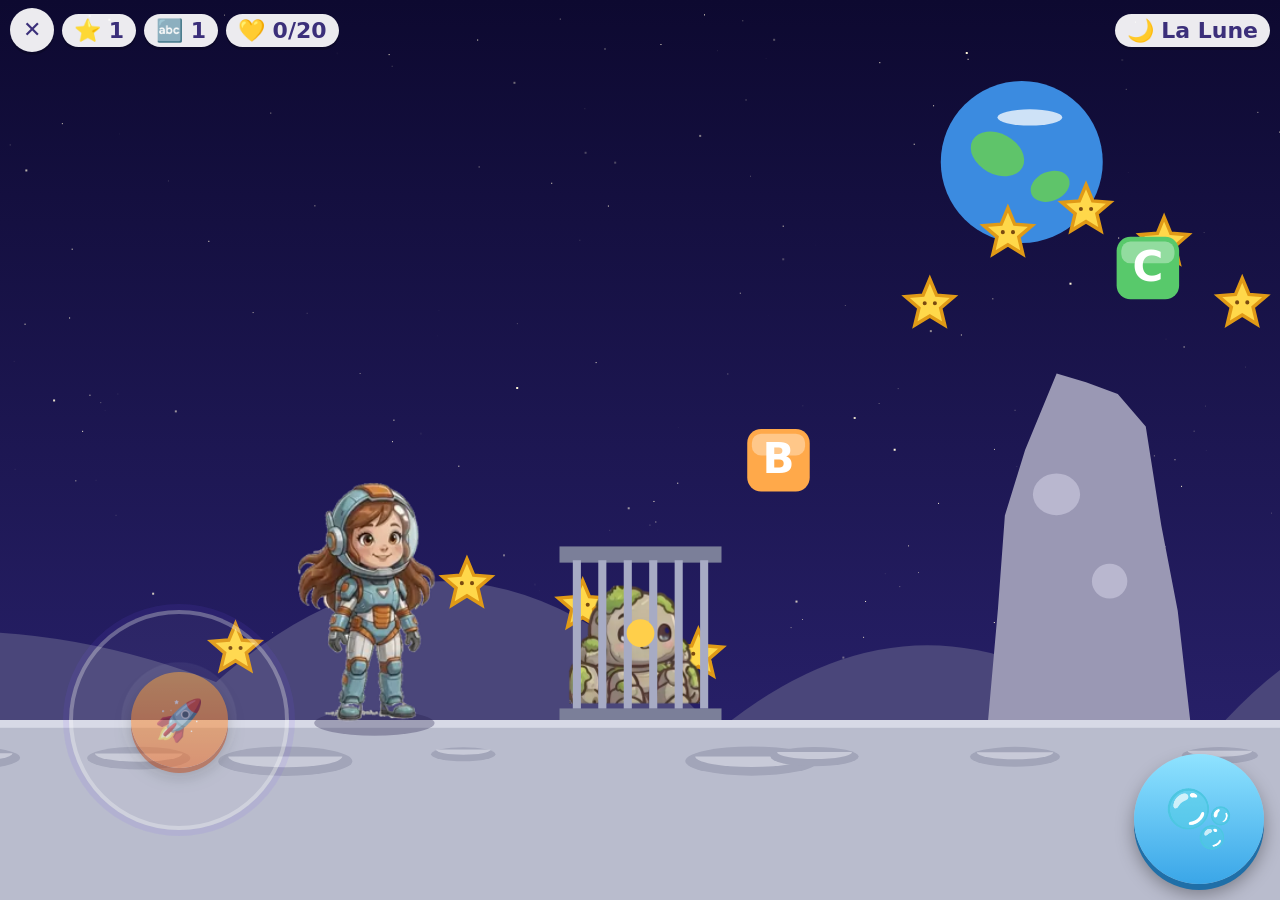
==== commit 37b9a1d7: "Rose : bulles depuis le cœur (grossissent, ralentissent, visent), extraterrestres emportés, 20 amis " ====
--- a/rose-lune.html
+++ b/rose-lune.html
@@ -77,8 +77,10 @@
   const roseImg = new Image(); roseImg.src = 'assets/rose.webp?v=' + V;
   const alienImg = new Image(); alienImg.src = 'assets/aliens.webp?v=' + V;
   const monImg = new Image(); monImg.src = 'assets/monsters.webp?v=' + V;
+  const s2Img = new Image(); s2Img.src = 'assets/sprites2.webp?v=' + V; let S2 = null; fetch('assets/sprites2.json?v=' + V).then(r => r.json()).then(j => { S2 = j; });
+  const flameImg = new Image(); flameImg.src = 'assets/friend-flame.webp?v=' + V;
   let RF = null, AF = null;
-  fetch('assets/rose.json?v=' + V).then(r => r.json()).then(j => { RF = j; });
+  fetch('assets/rose.json?v=' + V + 'b').then(r => r.json()).then(j => { RF = j; });
   fetch('assets/aliens.json?v=' + V).then(r => r.json()).then(j => { AF = j; });
 
   // ================= voix et sons =================
@@ -109,7 +111,7 @@
   // ================= réglages de Rose (unités : pixels de sa planche, ~210 px du casque aux pieds) =================
   const WALK = 205, WALK_ACC = 900, WALK_DEC = 1400, STEP_PX = 13.2, WALK_START = 4;
   const FLY = 400, DASH_AT = 300, FLY_ACC = 1000, RISE = 330, SINK = 270;
-  const FADE = .07, STOP_FADE = .11, RW = 40, RH = 196;   // demi-largeur et hauteur de Rose pour les collisions
+  const FADE = .15, STOP_FADE = .16, RW = 40, RH = 196;   // demi-largeur et hauteur de Rose pour les collisions
   const A = { idle: { n: 10, fps: 6, loop: 'pp' }, hover: { n: 30, fps: 13, loop: 'loop' }, fly: { n: 27, fps: 14, loop: 'loop' }, dash: { n: 30, fps: 15, loop: 'pp' },
               lift: { n: 20, fps: 26, loop: 'once' }, up: { n: 18, fps: 24, loop: 'once' }, down: { n: 20, fps: 26, loop: 'once' }, drop: { n: 20, fps: 28, loop: 'once', src: 'lift', rev: true },
               win: { n: 30, fps: 13, loop: 'once' }, walk: { n: 30, loop: 'loop' } };
@@ -125,7 +127,9 @@
   const topOf = (k) => RF[k].top;
   // En vol, les trois animations se mélangent selon la vitesse ; chacune s'incline vers l'angle de la suivante
   // (inclinaison mesurée dans les GIF : stationnaire ≈ 8°, vol lent ≈ 11°, vol rapide ≈ 32° vers l'avant), avec un léger penché en plus quand ça va vite.
-  const AIR = ['hover', 'fly', 'dash'], AIR_V = [0, 170, 370], AIR_A = [-8, -11, -32], PIVOT = 105;
+  const AIR = ['hover', 'fly', 'dash'], AIR_V = [0, 170, 370], AIR_A = [-7, -10, -30], PIVOT = 105;
+  // angle mesuré (négatif = penchée en avant) → rotation à l'écran : pencher plus en avant = tourner dans le sens de la marche
+  const rot = (dAng) => -dAng * rose.face * Math.PI / 180;
 
   // ================= le niveau de la Lune =================
   const L = 9200, CAVE0 = 4650, CAVE1 = 6450, CEIL = 640;
@@ -164,12 +168,22 @@
     { type: 'glouglou', x: 1500, x0: 1300, x1: 1750, y: 0 },
     { type: 'boing', x: 2700, x0: 2620, x1: 2900, y: 0 },
     { type: 'zap', x: 3900, y0: 330, y: 330 },
+    { type: 'boing', x: 4300, x0: 4200, x1: 4500, y: 0 },
+    { type: 'glouglou', x: 6750, x0: 6550, x1: 6950, y: 0 },
     { type: 'glouglou', x: 7150, x0: 6950, x1: 7450, y: 0 },
     { type: 'boing', x: 8050, x0: 7980, x1: 8250, y: 0 },
     { type: 'zap', x: 8850, y0: 360, y: 360 },
   ].map((a, i) => ({ ...a, id: i, dir: 1, t: Math.random() * 3, state: 'farceur', bt: 0, cool: 2 + i }));
   // amis enfermés dans des petites prisons (nos monstres : case farceur → case ami de monsters.webp)
-  const cages = [ { x: 1950, f: 0, a: 5 }, { x: 4250, f: 10, a: 11 }, { x: 7300, f: 22, a: 23 }, { x: 8600, f: 24, a: 25 } ].map(c => ({ ...c, open: false, t: 0 }));
+  // les 20 amis des autres héros, enfermés par les extraterrestres : les 15 petits monstres + les 5 flammes de couleur
+  const CALM = [[0, 5], [1, 6], [2, 7], [3, 8], [10, 11], [12, 13], [14, 15], [16, 17], [18, 19], [20, 21], [22, 23], [24, 25], [26, 27], [28, 29], [30, 31]];
+  const HUES = [0, 190, 95, 250, 305];
+  const prisoners = [...CALM.map(([f, a]) => ({ kind: 'mon', f, a })), ...HUES.map(h => ({ kind: 'flame', hue: h }))].sort(() => Math.random() - .5);
+  const cageSpots = [];
+  { const blocked = (x) => solids.some(s => s.y === 0 && x > s.x - 110 && x < s.x + s.w + 110) || Math.abs(x - (L - 280)) < 300;
+    for (const s of solids) if (s.kind === 'slab') cageSpots.push({ x: s.x + s.w / 2, y: s.y + s.h });
+    for (let x = 650; cageSpots.length < 20 && x < L - 400; x += 360) if (!blocked(x)) cageSpots.push({ x, y: 0 }); }
+  const cages = cageSpots.slice(0, 20).map((p, i) => ({ ...p, ...prisoners[i], open: false, t: 0 }));
   // caisses « ? » : une devinette sur l'espace
   const boxes = [ { x: 2950, y: 260 }, { x: 6750, y: 240 }, { x: 8350, y: 300 } ].map(b => ({ ...b, done: false }));
   const ROCKET = L - 280;
@@ -195,7 +209,7 @@
 
   // ================= Rose =================
   const rose = { x: 420, y: 0, vx: 0, vy: 0, vs: 0, face: 1, mode: 'ground', anim: null, walkDist: 0, t: 0, airPose: 'hover', airT: 0, walking: false, base: 0, cool: 0, bump: 0 };
-  let shownSet = null, shown = null, fadeFrom = null, fadeT = 9, fadeLen = FADE, fadeGy = 0, lastGy = 0, stopFade = false;
+  let shownSet = null, shown = null, fadeFrom = null, fadeT = 9, fadeLen = FADE, fadeGy = 0, lastGy = 0, stopFade = false, fadeAng = 0, fadePivot = 0, lastGround = true;
   function play(name, then, opts = {}) { rose.anim = { name, t: 0, then, ...opts }; if (name !== 'win') rose.mode = 'trans'; }
 
   // ================= commandes =================
@@ -236,9 +250,10 @@
 
   function shoot() {
     if (paused || finished || rose.cool > 0 || !RF) return;
-    rose.cool = .35; sfx.bubble();
-    const h = rose.mode === 'air' ? rose.y : rose.base;
-    bubbles.push({ x: rose.x + rose.face * 60, y: h + 118, vx: rose.face * 560 + rose.vx * .5, vy: 20, life: 1.4, r: 28 });
+    rose.cool = .32; sfx.bubble();
+    const h = rose.mode === 'air' ? rose.y : rose.base, dash = rose.mode === 'air' && rose.vs > 300;
+    const cx = rose.x + rose.face * (dash ? -14 : 6), cy = h + (dash ? 118 : 121);      // le petit triangle blanc sur la poitrine
+    bubbles.push({ x: cx, y: cy, vx: rose.face * 1150 + rose.vx, vy: 0, age: 0, life: 2.4, r: 5 });
   }
 
   // ================= mise à jour =================
@@ -317,23 +332,36 @@
   // ================= le reste du monde =================
   const roseBox = () => { const h = rose.mode === 'air' ? rose.y : rose.base; return { x0: rose.x - RW, x1: rose.x + RW, y0: h, y1: h + RH }; };
   const hitR = (b, x, y, r) => x + r > b.x0 && x - r < b.x1 && y + r > b.y0 && y - r < b.y1;
-  let got = { stars: 0, letters: 0, friends: 0 };
+  let got = { stars: 0, letters: 0, friends: 0, aliens: 0 };
   function chip(id, txt) { const c = $(id); c.textContent = txt; c.classList.remove('pop'); void c.offsetWidth; c.classList.add('pop'); }
-  function addFriend(img, cell, x, y) { friends.push({ img, cell, x, y, t: Math.random() * 6 }); got.friends++; chip('#cFriends', '💛 ' + got.friends); sfx.friend(); }
+  function addFriend(img, cell, x, y) {
+    friends.push({ img, cell, x, y, t: Math.random() * 6 }); got.friends++; chip('#cFriends', '💛 ' + got.friends + '/20'); sfx.friend();
+    const followers = friends.filter(f => !f.home); if (followers.length > 5) { followers[0].home = true; followers[0].hv = 0; }   // au plus 5 suivent Rose
+    say(['Libéré !', 'Merci Rose !', 'Youpi !', 'Un ami de plus !'][got.friends % 4], false);
+  }
   function updateWorld(dt) {
     const B = roseBox();
     for (const s of stars) if (!s.got && hitR(B, s.x, s.y, 26)) { s.got = true; got.stars++; chip('#cStars', '⭐ ' + got.stars); sfx.star(); puffs.push({ x: s.x, y: s.y, t: 0, c: '#ffe36e' }); }
     for (const l of letters) if (!l.got && hitR(B, l.x, l.y, 30)) { l.got = true; got.letters++; chip('#cLetters', '🔤 ' + got.letters); sfx.letter();
       puffs.push({ x: l.x, y: l.y, t: 0, c: '#a6e1ff' }); const p = MM.i18n && MM.i18n.letterPhrase ? MM.i18n.letterPhrase(l.l) : null; say(p ? p.say : l.l, false); }
-    for (const c of cages) if (!c.open && hitR(B, c.x, 70, 60)) openCage(c);
+    for (const c of cages) if (!c.open && hitR(B, c.x, c.y + 70, 60)) openCage(c);
     for (const b of boxes) if (!b.done && hitR(B, b.x, b.y, 50)) openQuiz(b);
     // bulles de Rose
     for (let i = bubbles.length - 1; i >= 0; i--) {
-      const u = bubbles[i]; u.life -= dt; u.x += u.vx * dt; u.y += u.vy * dt + Math.sin(u.life * 12) * .6; u.vx *= Math.pow(.6, dt);
+      const u = bubbles[i]; u.life -= dt; u.age += dt;
+      const g = 1 - Math.exp(-u.age * 5.5); u.r = 5 + (BUBBLE_R - 5) * g;                 // elle grossit…
+      const sp = Math.hypot(u.vx, u.vy), nsp = Math.max(150, sp * Math.pow(.05, dt));      // …en ralentissant
+      let tgt = null, bd = 1100;                                                          // et file un peu vers le farceur le plus proche, devant elle
+      for (const a of aliens) if (a.state === 'farceur') { const ab = alienBox(a), ax = (ab.x0 + ab.x1) / 2, ay = (ab.y0 + ab.y1) / 2, dx = ax - u.x, d = Math.hypot(dx, ay - u.y); if (dx * Math.sign(u.vx || 1) > -20 && d < bd) { bd = d; tgt = [ax, ay]; } }
+      let ang = Math.atan2(u.vy, u.vx);
+      if (tgt) { const want = Math.atan2(tgt[1] - u.y, tgt[0] - u.x); let da = want - ang; while (da > Math.PI) da -= 2 * Math.PI; while (da < -Math.PI) da += 2 * Math.PI; ang += Math.max(-2.4 * dt, Math.min(2.4 * dt, da)); }
+      u.vx = Math.cos(ang) * nsp; u.vy = Math.sin(ang) * nsp;
+      u.x += u.vx * dt; u.y += u.vy * dt + Math.sin(u.age * 9) * .4;
       let hit = u.life <= 0 || solids.some(s => s.kind !== 'slab' && u.x > s.x && u.x < s.x + s.w && u.y > s.y && u.y < s.y + s.h);
-      for (const a of aliens) if (!hit && a.state === 'farceur') { const ab = alienBox(a); if (u.x > ab.x0 - 14 && u.x < ab.x1 + 14 && u.y > ab.y0 - 14 && u.y < ab.y1 + 14) { a.state = 'bubble'; a.bt = 0; hit = true; sfx.pop(); } }
-      for (const c of cages) if (!hit && !c.open && Math.abs(u.x - c.x) < 70 && u.y < 160) { openCage(c); hit = true; }
-      if (hit) { bubbles.splice(i, 1); puffs.push({ x: u.x, y: u.y, t: 0, c: '#d9f6ff' }); }
+      for (const a of aliens) if (!hit && a.state === 'farceur') { const ab = alienBox(a); if (u.x + u.r * .6 > ab.x0 && u.x - u.r * .6 < ab.x1 && u.y + u.r * .6 > ab.y0 && u.y - u.r * .6 < ab.y1) {
+        a.state = 'bubble'; a.bt = 0; a.vy = 40; a.vx = (Math.random() - .5) * 60; hit = 'keep'; sfx.pop(); got.aliens++; } }
+      for (const c of cages) if (!hit && !c.open && Math.abs(u.x - c.x) < 70 + u.r * .4 && u.y > c.y && u.y < c.y + 160) { openCage(c); hit = true; }
+      if (hit) { bubbles.splice(i, 1); if (hit !== 'keep') puffs.push({ x: u.x, y: u.y, t: 0, c: '#d9f6ff' }); }
     }
     // extraterrestres
     for (const a of aliens) {
@@ -347,8 +375,8 @@
         const ab = alienBox(a);
         if (B.x1 > ab.x0 && B.x0 < ab.x1 && B.y1 > ab.y0 && B.y0 < ab.y1 && rose.bump <= 0) { rose.vx = (rose.x < a.x ? -1 : 1) * 220; rose.bump = .6; sfx.bonk(); puffs.push({ x: (rose.x + a.x) / 2, y: B.y0 + 100, t: 0, c: '#fff' }); }
       } else if (a.state === 'bubble') {
-        a.bt += dt; a.y += 70 * dt;
-        if (a.bt > .9) { a.state = 'ami'; sfx.pop(); puffs.push({ x: a.x, y: a.y + 60, t: 0, c: '#ffd1e8' }); addFriend('alien', a.type + '_ami', a.x, a.y); }
+        a.bt += dt; a.vy += 140 * dt; a.y += a.vy * dt; a.x += (a.vx + Math.sin(a.bt * 3) * 40) * dt;     // il s'envole dans sa bulle
+        if (a.y > 1400) a.state = 'gone';
       }
     }
     // boules de slime de Zap : rien de méchant, juste un « splotch »
@@ -356,15 +384,17 @@
       if (hitR(B, s.x, s.y, 14)) { slime.splice(i, 1); sfx.bonk(); puffs.push({ x: s.x, y: s.y, t: 0, c: '#8be36a' }); rose.vx *= .4; continue; }
       if (s.life <= 0 || s.y < 0 || solids.some(q => s.x > q.x && s.x < q.x + q.w && s.y > q.y && s.y < q.y + q.h)) { slime.splice(i, 1); puffs.push({ x: s.x, y: Math.max(8, s.y), t: 0, c: '#8be36a' }); } }
     // les amis suivent Rose en petite file
-    friends.forEach((f, i) => { f.t += dt; const tx = rose.x - rose.face * (150 + i * 95), ty = Math.max(0, (rose.mode === 'air' ? rose.y : rose.base) - 10 + Math.sin(f.t * 3 + i) * 10);
+    friends.filter(f => f.home).forEach(f => { f.t += dt; f.hv += 260 * dt; f.x += 420 * dt; f.y += f.hv * dt * .8; f.face = 1; });   // les plus anciens rentrent à la fusée
+    friends.filter(f => !f.home).forEach((f, i) => { f.t += dt; const tx = rose.x - rose.face * (150 + i * 95), ty = Math.max(0, (rose.mode === 'air' ? rose.y : rose.base) - 10 + Math.sin(f.t * 3 + i) * 10);
       f.x += (tx - f.x) * Math.min(1, dt * 2.6); f.y += (ty - f.y) * Math.min(1, dt * 2.2); f.face = tx > f.x ? 1 : -1; });
     for (let i = puffs.length - 1; i >= 0; i--) { puffs[i].t += dt; if (puffs[i].t > .6) puffs.splice(i, 1); }
     cages.forEach(c => { if (c.open) c.t += dt; });
     if (!finished && rose.x > ROCKET - 40 && rose.mode !== 'air') finish();
   }
   const ASCALE = 1;
+  const BUBBLE_R = 92;   // un peu plus grand que le plus grand extraterrestre (≈ 150 de haut)
   function alienBox(a) { const f = AF && AF[a.type + '_f1']; const w = f ? f.w * ASCALE : 120, h = f ? f.h * ASCALE : 120; return { x0: a.x - w * .38, x1: a.x + w * .38, y0: a.y, y1: a.y + h * .9 }; }
-  function openCage(c) { c.open = true; c.t = 0; sfx.pop(); puffs.push({ x: c.x, y: 90, t: 0, c: '#ffe9a8' }); setTimeout(() => addFriend('mon', c.a, c.x, 0), 500); }
+  function openCage(c) { c.open = true; c.t = 0; sfx.pop(); puffs.push({ x: c.x, y: c.y + 90, t: 0, c: '#ffe9a8' }); setTimeout(() => addFriend(c.kind, c.kind === 'mon' ? c.a : c.hue, c.x, c.y), 450); }
 
   // ================= devinettes =================
   let qIndex = 0, curBox = null;
@@ -387,9 +417,9 @@
 
   function finish() {
     finished = true; rose.vx = 0; rose.walking = false; play('win', 'ground'); rose.mode = 'ground'; sfx.good();
-    say('Bravo Rose ! Tu as libéré les amis de la Lune. Prochaine étape : Mars !');
+    say(got.friends >= 20 ? 'Bravo Rose ! Tu as libéré les vingt amis de la Lune ! Prochaine étape : Mars !' : 'Bravo Rose ! Tu as libéré ' + got.friends + ' amis. Les autres attendent encore sur la Lune !');
     setTimeout(() => {
-      $('#estats').innerHTML = `<span>⭐ ${got.stars}/${stars.length}</span><span>🔤 ${got.letters}/${letters.length}</span><span>💛 ${got.friends}/${aliens.length + cages.length}</span>`;
+      $('#estats').innerHTML = `<span>⭐ ${got.stars}/${stars.length}</span><span>🔤 ${got.letters}/${letters.length}</span><span>💛 ${got.friends}/${cages.length}</span><span>🫧 ${got.aliens}</span>`;
       $('#end').classList.add('show');
     }, 3200);
   }
@@ -474,9 +504,11 @@
       ctx.fillStyle = '#4aa8ff'; ctx.strokeStyle = '#2a5f9e'; ctx.lineWidth = 6 * s; ctx.beginPath(); ctx.arc(0, -180 * s, 26 * s, 0, 7); ctx.fill(); ctx.stroke(); ctx.restore(); } }
   }
   function drawCage(c, time) {
-    const x = SX(c.x), y = SY(0); if (x < -150 || x > W + 150) return; const s = zoom;
-    if (!c.open && monImg.complete) { const cw = 400, ch = 264, i = c.f, k = 110 / 254 * s, wob = Math.sin(time * 5 + c.x) * 2 * s;
+    const x = SX(c.x), y = SY(c.y); if (x < -150 || x > W + 150) return; const s = zoom, wob = Math.sin(time * 5 + c.x) * 2 * s;
+    if (!c.open && c.kind === 'mon' && monImg.complete) { const cw = 400, ch = 264, i = c.f, k = 110 / 254 * s;
       ctx.drawImage(monImg, (i % 5) * cw, Math.floor(i / 5) * ch, cw, ch, x - cw * k / 2 + wob, y - (ch - 6) * k - 8 * s, cw * k, ch * k); }
+    if (!c.open && c.kind === 'flame' && S2 && s2Img.complete) { const q = S2.imp_w0, k = 120 / q.h * s; if (c.hue) ctx.filter = `hue-rotate(${c.hue}deg)`;
+      ctx.drawImage(s2Img, q.x, q.y, q.w, q.h, x - q.ax * k + wob, y - q.ay * k - 8 * s, q.w * k, q.h * k); ctx.filter = 'none'; }
     const lift = c.open ? Math.min(1, c.t * 2) : 0;
     if (lift < 1) { ctx.save(); ctx.globalAlpha = 1 - lift; ctx.translate(0, -lift * 120 * s);
       ctx.fillStyle = '#7b7f99'; ctx.fillRect(x - 70 * s, y - 150 * s, 140 * s, 14 * s); ctx.fillRect(x - 70 * s, y - 10 * s, 140 * s, 10 * s);
@@ -487,19 +519,19 @@
     if (!AF || !alienImg.complete) return;
     let name = a.type + '_f1';
     if (a.state === 'farceur') { if (a.type === 'boing') name = a.y > 25 ? 'boing_f2' : 'boing_f1'; else if (a.type === 'zap') name = (a.throwT || 0) > 0 ? 'zap_f2' : 'zap_f1'; else name = Math.floor(a.t * 3.2) % 2 ? 'glouglou_f2' : 'glouglou_f1'; }
-    else if (a.state === 'ami') return;
+    else if (a.state === 'gone') return;
     const f = AF[name], x = SX(a.x), y = SY(a.y); if (x < -150 || x > W + 150) return;
     const k = zoom * ASCALE, sq = a.type === 'boing' && a.y < 25 ? 1 + (25 - a.y) / 25 * .12 : 1;
     ctx.save(); ctx.translate(x, y); ctx.scale((a.dir < 0 ? -1 : 1) * k * sq, k / sq);
     if (a.type === 'glouglou' && a.state === 'farceur') ctx.rotate(Math.sin(a.t * 6.4) * .06);
     ctx.drawImage(alienImg, f.x, f.y, f.w, f.h, -f.w / 2, -f.h, f.w, f.h); ctx.restore();
-    if (a.state === 'bubble') { const r = Math.max(f.w, f.h) * .62 * zoom, cy = y - f.h * zoom / 2; const g = ctx.createRadialGradient(x - r * .3, cy - r * .3, r * .1, x, cy, r);
+    if (a.state === 'bubble') { const r = Math.max(BUBBLE_R, Math.max(f.w, f.h) * .62) * zoom, cy = y - f.h * zoom / 2; const g = ctx.createRadialGradient(x - r * .3, cy - r * .3, r * .1, x, cy, r);
       g.addColorStop(0, 'rgba(255,255,255,.55)'); g.addColorStop(.7, 'rgba(170,230,255,.18)'); g.addColorStop(1, 'rgba(255,170,240,.55)'); ctx.fillStyle = g; ctx.beginPath(); ctx.arc(x, cy, r, 0, 7); ctx.fill(); }
   }
   function drawFriend(f, time) {
     const x = SX(f.x), y = SY(f.y) - Math.abs(Math.sin(f.t * 5)) * 6 * zoom; if (x < -150 || x > W + 150) return;
     ctx.save(); ctx.translate(x, y);
-    if (f.img === 'alien' && AF) { const q = AF[f.cell], k = zoom * .8; ctx.scale((f.face || 1) * k, k); ctx.drawImage(alienImg, q.x, q.y, q.w, q.h, -q.w / 2, -q.h, q.w, q.h); }
+    if (f.img === 'flame' && flameImg.complete) { const hh = 74 * zoom, ww = hh * .78; if (f.cell) ctx.filter = `hue-rotate(${f.cell}deg)`; ctx.scale(f.face || 1, 1); ctx.drawImage(flameImg, -ww / 2, -hh, ww, hh); ctx.filter = 'none'; }
     else if (monImg.complete) { const cw = 400, ch = 264, i = f.cell, k = 90 / 254 * zoom; ctx.scale(f.face || 1, 1); ctx.drawImage(monImg, (i % 5) * cw, Math.floor(i / 5) * ch, cw, ch, -cw * k / 2, -(ch - 6) * k, cw * k, ch * k); }
     ctx.restore();
   }
@@ -525,23 +557,33 @@
   function drawRose() {
     const f = roseFrame(); if (!RF[f.k]) return;
     const gy = f.ground ? SY(rose.base) : SY(rose.y), px = SX(rose.x);
-    if (f.set !== shownSet) { if (shownSet) { fadeFrom = shown; fadeT = 0; fadeGy = lastGy; fadeLen = stopFade ? STOP_FADE : FADE; stopFade = false; } shownSet = f.set; }
+    if (f.set !== shownSet) { if (shownSet) { fadeFrom = shown; fadeT = 0; fadeGy = lastGy; fadeLen = stopFade ? STOP_FADE : FADE; stopFade = false;
+        fadeAng = (RF[fadeFrom] && RF[fadeFrom].ang) || 0; fadePivot = (lastGround && f.ground) ? 0 : PIVOT; } shownSet = f.set; }
     shown = f.mix > .5 ? f.k2 : f.k;
     const surf = SY(surfaceAt(rose.x, (rose.mode === 'air' ? rose.y : rose.base) + 2)), h = f.ground ? 0 : rose.y - surfaceAt(rose.x, rose.y + 2), sh = Math.max(.2, 1 - h / 500);
     ctx.fillStyle = `rgba(30,25,70,${.3 * sh})`; ctx.beginPath(); ctx.ellipse(px, surf + 3, 52 * zoom * sh, 11 * zoom * sh, 0, 0, Math.PI * 2); ctx.fill();
     const draw = (k, alpha, y) => { const q = RF[k]; ctx.save(); ctx.globalAlpha = alpha; ctx.translate(px, y); ctx.scale(rose.face * zoom, zoom); ctx.drawImage(roseImg, q.x, q.y, q.w, q.h, -q.ax, -q.ay, q.w, q.h); ctx.restore(); };
     if (f.air) {                                                        // vol : deux animations, chacune penchée vers l'autre, en fondu selon la vitesse
       const { A1, B1, t, rotA, rotB, extra } = f.air;
-      const tilt = (k, alpha, deg) => { if (alpha <= .01) return; const q = RF[k]; ctx.save(); ctx.globalAlpha = alpha; ctx.translate(px, gy - PIVOT * zoom); ctx.rotate(rose.face * (deg + extra) * Math.PI / 180);
+      const tilt = (k, alpha, deg) => { if (alpha <= .01) return; const q = RF[k]; ctx.save(); ctx.globalAlpha = alpha; ctx.translate(px, gy - PIVOT * zoom); ctx.rotate(rot(deg + extra));
         ctx.translate(0, PIVOT * zoom); ctx.scale(rose.face * zoom, zoom); ctx.drawImage(roseImg, q.x, q.y, q.w, q.h, -q.ax, -q.ay, q.w, q.h); ctx.restore(); };
       // l'inclinaison suit toute la plage de vitesse, mais le changement d'animation se fait d'un coup bref au milieu,
       // là où les deux sont penchées pareil : on ne voit presque jamais deux Rose superposées
       const sw = Math.max(0, Math.min(1, (t - .42) / .16)), aB = sw, aA = 1 - sw * sw;
       const pair = (S, a, deg) => { tilt(S.k, a, deg); if (S.mix > .01 && S.k2 !== S.k) tilt(S.k2, a * S.mix, deg); };
       if (t < .5) { pair(B1, aB, rotB); pair(A1, aA, rotA); } else { pair(A1, aA, rotA); pair(B1, aB, rotB); }
-    } else { draw(f.k, 1, gy); if (f.mix > .01 && f.k2 !== f.k) draw(f.k2, f.mix, gy); }
-    if (fadeFrom && fadeT < fadeLen) { const k = fadeT / fadeLen; draw(fadeFrom, 1 - k * k * (3 - 2 * k), fadeGy); } else fadeFrom = null;
-    lastGy = gy;
+    } else {
+      let r0 = 0, pv = 0;
+      if (fadeFrom && fadeT < fadeLen) { const k0 = fadeT / fadeLen, k = k0 * k0 * (3 - 2 * k0), inAng = (RF[f.k] && RF[f.k].ang) || 0; r0 = rot((fadeAng - inAng) * (1 - k)); pv = fadePivot; }
+      const drawR = (k, alpha) => { const q = RF[k]; ctx.save(); ctx.globalAlpha = alpha; ctx.translate(px, gy - pv * zoom); ctx.rotate(r0); ctx.translate(0, pv * zoom); ctx.scale(rose.face * zoom, zoom); ctx.drawImage(roseImg, q.x, q.y, q.w, q.h, -q.ax, -q.ay, q.w, q.h); ctx.restore(); };
+      drawR(f.k, 1); if (f.mix > .01 && f.k2 !== f.k) drawR(f.k2, f.mix);
+    }
+    lastGy = gy; lastGround = !!f.ground;
+    if (fadeFrom && fadeT < fadeLen) {
+      // l'ancienne pose bascule vers l'inclinaison de la nouvelle (autour des pieds au sol, du milieu du corps en vol), puis s'efface vite
+      const k0 = fadeT / fadeLen, k = k0 * k0 * (3 - 2 * k0), inAng = (RF[f.k] && RF[f.k].ang) || 0, d = inAng - fadeAng, a = 1 - Math.min(1, k0 * 1.6);
+      if (a > .01) { const q = RF[fadeFrom]; ctx.save(); ctx.globalAlpha = a; ctx.translate(px, fadeGy - fadePivot * zoom); ctx.rotate(rot(d * k)); ctx.translate(0, fadePivot * zoom); ctx.scale(rose.face * zoom, zoom); ctx.drawImage(roseImg, q.x, q.y, q.w, q.h, -q.ax, -q.ay, q.w, q.h); ctx.restore(); }
+    } else fadeFrom = null;
   }
 
   // ================= boucle =================
@@ -550,7 +592,7 @@
     const dt = Math.min(.05, (now - last) / 1000); last = now;
     ctx.setTransform(dpr, 0, 0, dpr, 0, 0);
     if (RF && AF && roseImg.complete && alienImg.complete) {
-      if (!started) { started = true; say('Bienvenue sur la Lune ! Rose doit libérer les amis enfermés par les petits extraterrestres farceurs. Envoie-leur des bulles !'); }
+      if (!started) { started = true; say('Bienvenue sur la Lune ! Les petits extraterrestres farceurs ont enfermé les amis dans des cages. Libère-les, et envoie des bulles aux farceurs !'); }
       if (!paused) { update(dt); fadeT += dt; }
       const look = rose.face * 120;
       camX += ((rose.x + look - (W * .4) / zoom) - camX) * Math.min(1, dt * 3.5); camX = Math.max(0, Math.min(L - W / zoom, camX));
@@ -564,7 +606,7 @@
     requestAnimationFrame(loop);
   }
   requestAnimationFrame(loop);
-  $('#cStars').textContent = '⭐ 0'; $('#cLetters').textContent = '🔤 0'; $('#cFriends').textContent = '💛 0';
+  $('#cStars').textContent = '⭐ 0'; $('#cLetters').textContent = '🔤 0'; $('#cFriends').textContent = '💛 0/20';
   window.__rose = { rose, aliens, cages, boxes, stars, letters, friends, key, got, solids, get paused() { return paused; } };
 })();
 </script>
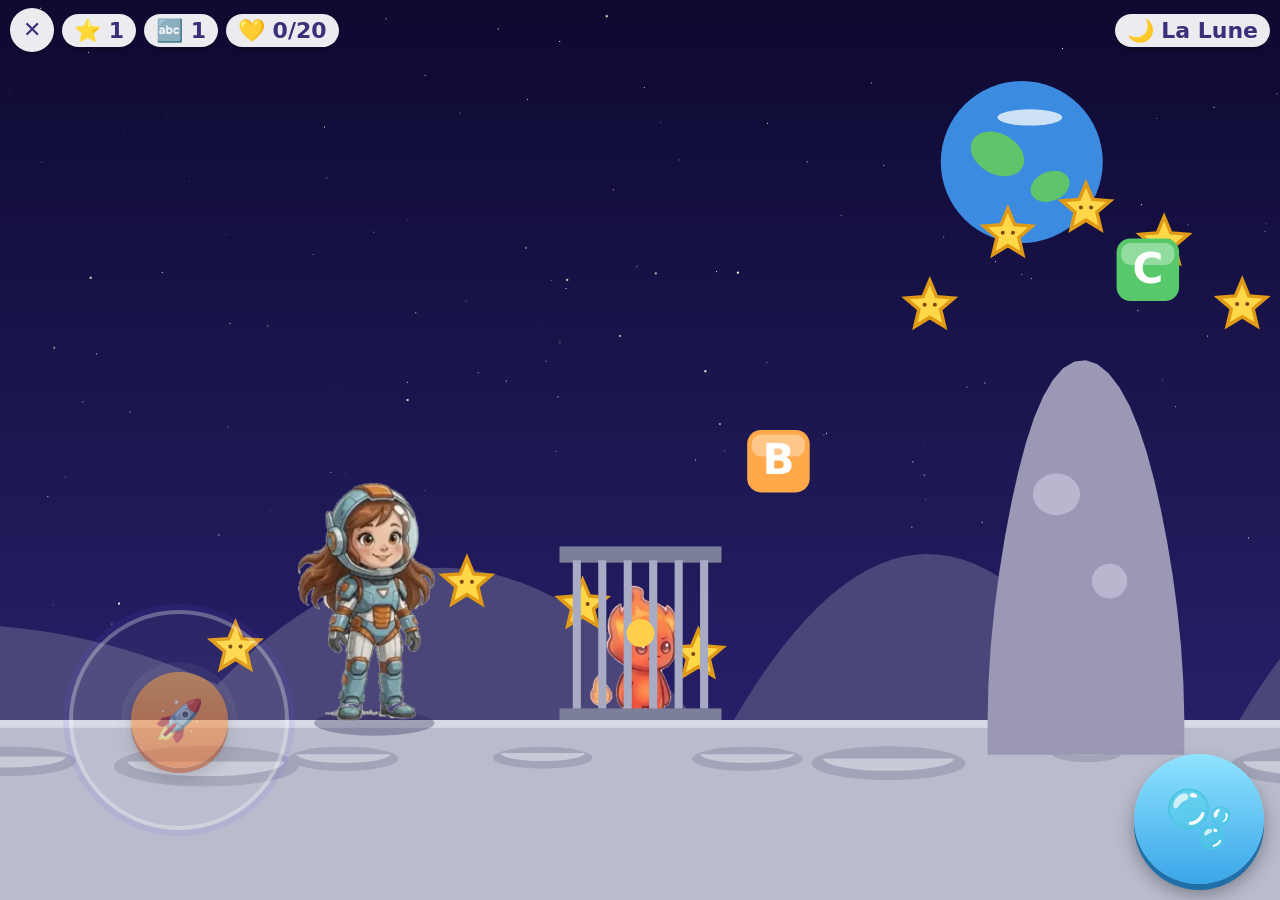
==== commit dbeefdc6: "Rose : collisions sur la vraie forme des rochers (contours partagés dessin/collision, pentes, pas de" ====
--- a/rose-lune.html
+++ b/rose-lune.html
@@ -145,13 +145,59 @@
     { x: 6150, y: 330, w: 150, h: CEIL - 330, kind: 'tite' },
     { x: 7650, y: 260, w: 300, h: 40, kind: 'slab' },
   ];
-  const overlaps = (s, x0, x1, y0, y1) => x1 > s.x && x0 < s.x + s.w && y1 > s.y && y0 < s.y + s.h;
-  function surfaceAt(x, y) {                 // le plus haut « sol » sous les pieds
+  // ---- formes : chaque solide a un vrai contour (polygone, y vers le haut) qui sert À LA FOIS au dessin et aux collisions.
+  // Rose ne peut donc jamais se tenir sur un bout de rocher qui n'est pas dessiné ; les futurs mondes pourront avoir
+  // des arches, des surplombs, des pentes… (on lit le contour colonne par colonne).
+  const FOOT = 12, STEP = 10;
+  function shapeOf(s) {
+    const P = [], x0 = s.x, x1 = s.x + s.w, top = s.y + s.h;
+    if (s.kind === 'rock' || s.kind === 'mite') {          // dôme un peu irrégulier
+      const N = 28, seed = s.x * .01, cx = x0 + s.w / 2;
+      for (let i = 0; i <= N; i++) { const t = i / N, a = Math.PI + t * Math.PI, j = Math.sin(seed + t * 9) * .05;
+        P.push([cx + Math.cos(a) * s.w / 2 * (1 + j * Math.sin(t * Math.PI)), s.y - Math.sin(a) * s.h * (1 + Math.cos(seed + t * 7) * .04)]); }
+      P.push([x1, s.y - 30], [x0, s.y - 30]);
+    } else if (s.kind === 'tite') {                         // stalactite : large en haut, pointe arrondie en bas
+      P.push([x0 - 8, CEIL + 40], [x1 + 8, CEIL + 40], [x0 + s.w * .78, s.y - 10]);
+      for (let i = 1; i < 10; i++) { const t = i / 10, a = [x0 + s.w * .78, s.y - 10], c = [x0 + s.w * .5, s.y - 30], b = [x0 + s.w * .22, s.y - 10];
+        P.push([(1 - t) * (1 - t) * a[0] + 2 * t * (1 - t) * c[0] + t * t * b[0], (1 - t) * (1 - t) * a[1] + 2 * t * (1 - t) * c[1] + t * t * b[1]]); }
+      P.push([x0 + s.w * .22, s.y - 10]);
+    } else if (s.kind === 'slab') {                         // dalle aux coins arrondis
+      const r = 14, b = s.y - 10, arc = (cx, cy, a0) => { for (let i = 0; i <= 4; i++) { const a = a0 + i / 4 * Math.PI / 2; P.push([cx + Math.cos(a) * r, cy + Math.sin(a) * r]); } };
+      arc(x1 - r, top - r, 0); arc(x0 + r, top - r, Math.PI / 2); arc(x0 + r, b + r, Math.PI); arc(x1 - r, b + r, Math.PI * 1.5);
+    } else if (s.kind === 'ceil') {                         // plafond de la grotte, avec ses petites dents
+      P.push([x0, top]);
+      for (let k = 0; k < s.w; k += 90) P.push([x0 + k, s.y], [x0 + k + 20, s.y - (18 + (k % 3) * 8)], [x0 + k + 40, s.y]);
+      P.push([x1, s.y], [x1, top]);
+    }
+    return P;
+  }
+  for (const q of solids) { q.poly = shapeOf(q); q.minX = Math.min(...q.poly.map(p => p[0])); q.maxX = Math.max(...q.poly.map(p => p[0])); }
+  function spansAt(q, x) {                   // les morceaux de matière sur la verticale x : [[bas, haut], …]
+    if (x < q.minX || x > q.maxX) return null;
+    const ys = [], P = q.poly;
+    for (let i = 0, n = P.length; i < n; i++) { const a = P[i], b = P[(i + 1) % n];
+      if ((a[0] <= x) !== (b[0] <= x)) ys.push(a[1] + (x - a[0]) / (b[0] - a[0]) * (b[1] - a[1])); }
+    if (ys.length < 2) return null; ys.sort((m, n) => m - n);
+    const out = []; for (let i = 0; i + 1 < ys.length; i += 2) out.push([ys[i], ys[i + 1]]); return out;
+  }
+  function supportAt(x, yMax) {              // le plus haut sol sous les pieds (seulement là où le pied touche vraiment)
     let best = 0;
-    for (const s of solids) { const top = s.y + s.h; if (s.kind === 'ceil' || s.kind === 'tite') continue;
-      if (x + RW * .6 > s.x && x - RW * .6 < s.x + s.w && top <= y + 6 && top > best) best = top; }
+    for (const cx of [x - FOOT, x, x + FOOT]) for (const q of solids) { const sp = spansAt(q, cx); if (sp) for (const [, hi] of sp) if (hi <= yMax && hi > best) best = hi; }
     return best;
   }
+  function colTop(cx, yMax) { let best = 0; for (const q of solids) { const sp = spansAt(q, cx); if (sp) for (const [, hi] of sp) if (hi <= yMax && hi > best) best = hi; } return best; }
+  const steepAt = (x, y) => { const l = colTop(x - FOOT, y + STEP), r = colTop(x + FOOT, y + STEP); return Math.abs(r - l) > FOOT * 2 * 1.25 ? Math.sign(l - r) : 0; };   // pente trop raide → -1/1 = côté où ça descend
+  function blockedIn(cx, y0, y1) {           // de la matière (hors dalles, qu'on traverse par en dessous) entre y0 et y1 ?
+    for (const q of solids) { if (q.kind === 'slab') continue; const sp = spansAt(q, cx); if (sp) for (const [lo, hi] of sp) if (lo < y1 && hi > y0) return true; }
+    return false;
+  }
+  function bodyHit(x, h, air) {              // jambes étroites, buste et casque un peu plus larges
+    const yLeg = h + (air ? 4 : STEP), yTop = h + RH - 4;
+    for (const cx of [x - FOOT, x, x + FOOT]) if (blockedIn(cx, yLeg, yTop)) return true;
+    for (const cx of [x - RW + 6, x + RW - 6]) if (blockedIn(cx, h + 70, yTop)) return true;
+    return false;
+  }
+  const solidPoint = (x, y, slabs) => solids.some(q => (slabs || q.kind !== 'slab') && (spansAt(q, x) || []).some(([lo, hi]) => y > lo && y < hi));
   // étoiles
   const stars = [];
   const arc = (x0, x1, y0, hgt, n) => { for (let i = 0; i < n; i++) { const t = n === 1 ? .5 : i / (n - 1); stars.push({ x: x0 + (x1 - x0) * t, y: y0 + Math.sin(t * Math.PI) * hgt, got: false }); } };
@@ -258,15 +304,22 @@
 
   // ================= mise à jour =================
   function moveX(dx, air) {
-    const y0 = (rose.mode === 'air' ? rose.y : rose.base) + 6, y1 = y0 + RH - 6;
-    rose.x += dx;
-    for (const s of solids) {
-      if (!overlaps(s, rose.x - RW, rose.x + RW, y0, y1)) continue;
-      if (s.kind === 'slab' && y0 >= s.y + s.h - 12) continue;
-      rose.x = dx > 0 ? s.x - RW - .1 : s.x + s.w + RW + .1;
-      if (air) { rose.vx *= -.3; if (Math.abs(dx) > 1) bonk(); } else rose.vx = 0;
-    }
-    rose.x = Math.max(60, Math.min(L - 60, rose.x));
+    const n = Math.max(1, Math.ceil(Math.abs(dx) / 6)), sx = dx / n;
+    for (let i = 0; i < n; i++) {
+      const nx = Math.max(60, Math.min(L - 60, rose.x + sx));
+      let h = air ? rose.y : rose.base;
+      if (!air) { const sf = supportAt(nx, h + STEP); if (sf > h) h = sf; }          // une pente douce : elle la monte
+      if (bodyHit(nx, h, air)) { if (air) { rose.vx *= -.3; if (Math.abs(dx) > 1) bonk(); } else rose.vx = 0; break; }
+      rose.x = nx; if (!air) rose.base = h;
+    }
+  }
+  // au sol (ou pendant une jonction qui finit au sol) : suit la pente qui descend ; si plus rien sous les pieds
+  // ou si c'est trop raide, elle se met à flotter et redescend doucement (jamais debout sur du vide)
+  function followGround(dt) {
+    const sf = supportAt(rose.x, rose.base + 2), down = 6 + Math.abs(rose.vx) * dt * 1.3;
+    if (sf >= rose.base - 1 && !steepAt(rose.x, rose.base)) { rose.base = sf; return; }
+    if (sf < rose.base - 1 && rose.base - sf <= down && !steepAt(rose.x, sf)) { rose.base = sf; return; }
+    rose.anim = null; rose.mode = 'air'; rose.y = rose.base - (topOf('rose_hover0') - topOf('rose_idle0')) + 4; rose.vy = 0; rose.airPose = Math.abs(rose.vx) < 60 ? 'hover' : 'fly'; rose.airT = 0; rose.walking = false;
   }
   function bonk() { if (rose.bump > 0) return; rose.bump = .4; sfx.bonk(); puffs.push({ x: rose.x + rose.face * RW, y: (rose.mode === 'air' ? rose.y : rose.base) + 110, t: 0, c: '#fff' }); }
 
@@ -284,9 +337,7 @@
       if (Math.abs(rose.vx) > 8 && !a) { if (!was) rose.walkDist = WALK_START * STEP_PX; rose.walking = true; rose.walkDist += Math.abs(rose.vx) * dt; }
       else if (was) { rose.walking = false; stopFade = true; }
       // plus rien sous les pieds (bord d'une dalle) : elle se met à flotter et redescend doucement
-      const sf = surfaceAt(rose.x, rose.base);
-      if (sf < rose.base - 2 && !a) { rose.mode = 'air'; rose.y = rose.base - (topOf('rose_hover0') - topOf('rose_idle0')); rose.vy = 0; rose.airPose = 'hover'; rose.airT = 0; rose.walking = false; }
-      else rose.base = sf;
+      followGround(dt);
       if (key.fly && !a && rose.mode === 'ground') { if (Math.abs(rose.vx) > 60) play('up', 'air', { vx0: rose.vx }); else play('lift', 'air'); rose.walking = false; }
     } else if (rose.mode === 'air') {
       const ty = key.fly ? RISE : key.down ? -SINK * 1.8 : -SINK;
@@ -295,20 +346,20 @@
       rose.vx += Math.max(-FLY_ACC * dt, Math.min(FLY_ACC * dt, target - rose.vx));
       moveX(rose.vx * dt, true);
       const ny = rose.y + rose.vy * dt;
-      let blocked = false;
-      for (const s of solids) {
-        if (!overlaps(s, rose.x - RW + 4, rose.x + RW - 4, ny + 4, ny + RH)) continue;
-        if (rose.vy > 0) { const hard = rose.vy > 150; rose.y = s.y - RH - .1; rose.vy = hard ? -30 : 0; blocked = true; if (hard) bonk(); }   // la tête touche : petit rebond tout doux
-      }
-      if (!blocked) rose.y = Math.min(400, ny);                 // plafond du ciel : Rose reste toujours à l'écran
+      if (bodyHit(rose.x, ny, true)) {
+        if (rose.vy > 0) { const hard = rose.vy > 150; rose.vy = hard ? -30 : 0; if (hard) bonk(); }           // la tête touche : petit rebond tout doux
+        else { rose.vy = 0; for (const d of [3, -3]) if (!bodyHit(rose.x + d * 2, ny, true)) { rose.x += d; break; } }   // glisse le long de la paroi
+      } else rose.y = Math.min(400, ny);                 // plafond du ciel : Rose reste toujours à l'écran
       if (rose.y >= 400 && rose.vy > 0) rose.vy = 0;
       const sp = Math.abs(rose.vx), want = sp < 60 ? 'hover' : sp < DASH_AT ? 'fly' : 'dash';
       if (want !== rose.airPose) { rose.airPose = want; rose.airT = 0; }
       if (rose.vy < 0) {                                          // atterrissage : la jonction démarre pile à la bonne hauteur
-        const sf = surfaceAt(rose.x, rose.y + 40), moving = sp > 60;
+        const sf = supportAt(rose.x, rose.y + 40), moving = sp > 60;
         const startTop = moving ? topOf('rose_down0') : topOf('rose_lift' + (A.lift.n - 1));
         const hAt = startTop - topOf('rose_hover0');
-        if (rose.y - sf <= hAt) { rose.base = sf; rose.y = sf; rose.vy = 0; play(moving ? 'down' : 'drop', 'ground', { vx0: rose.vx }); }
+        const st = steepAt(rose.x, sf);
+        if (st && rose.y - sf <= hAt + 20) { const nx = rose.x + st * 160 * dt; if (!bodyHit(nx, rose.y, true)) rose.x = nx; }
+        else if (rose.y - sf <= hAt) { rose.base = sf; rose.y = sf; rose.vy = 0; play(moving ? 'down' : 'drop', 'ground', { vx0: rose.vx }); }
       }
     } else if (a) {
       const n = A[a.name].n, dur = (n - 1) / A[a.name].fps, k = Math.min(1, a.t / dur);
@@ -316,8 +367,9 @@
       else if (a.name === 'down') rose.vx = a.vx0 + (rose.face * WALK * (dir ? 1 : .3) - a.vx0) * k;
       else rose.vx *= Math.pow(.02, dt);
       moveX(rose.vx * dt, false);
-    }
-    if (a) {
+      if (a.then !== 'air' && a.name !== 'win') followGround(dt);
+    }
+    if (a && rose.anim === a) {
       a.t += dt;
       if (a.t >= (A[a.name].n - 1) / A[a.name].fps) {
         rose.anim = null;
@@ -357,7 +409,7 @@
       if (tgt) { const want = Math.atan2(tgt[1] - u.y, tgt[0] - u.x); let da = want - ang; while (da > Math.PI) da -= 2 * Math.PI; while (da < -Math.PI) da += 2 * Math.PI; ang += Math.max(-2.4 * dt, Math.min(2.4 * dt, da)); }
       u.vx = Math.cos(ang) * nsp; u.vy = Math.sin(ang) * nsp;
       u.x += u.vx * dt; u.y += u.vy * dt + Math.sin(u.age * 9) * .4;
-      let hit = u.life <= 0 || solids.some(s => s.kind !== 'slab' && u.x > s.x && u.x < s.x + s.w && u.y > s.y && u.y < s.y + s.h);
+      let hit = u.life <= 0 || solidPoint(u.x, u.y, false);
       for (const a of aliens) if (!hit && a.state === 'farceur') { const ab = alienBox(a); if (u.x + u.r * .6 > ab.x0 && u.x - u.r * .6 < ab.x1 && u.y + u.r * .6 > ab.y0 && u.y - u.r * .6 < ab.y1) {
         a.state = 'bubble'; a.bt = 0; a.vy = 40; a.vx = (Math.random() - .5) * 60; hit = 'keep'; sfx.pop(); got.aliens++; } }
       for (const c of cages) if (!hit && !c.open && Math.abs(u.x - c.x) < 70 + u.r * .4 && u.y > c.y && u.y < c.y + 160) { openCage(c); hit = true; }
@@ -382,7 +434,7 @@
     // boules de slime de Zap : rien de méchant, juste un « splotch »
     for (let i = slime.length - 1; i >= 0; i--) { const s = slime[i]; s.life -= dt; s.x += s.vx * dt; s.y += s.vy * dt;
       if (hitR(B, s.x, s.y, 14)) { slime.splice(i, 1); sfx.bonk(); puffs.push({ x: s.x, y: s.y, t: 0, c: '#8be36a' }); rose.vx *= .4; continue; }
-      if (s.life <= 0 || s.y < 0 || solids.some(q => s.x > q.x && s.x < q.x + q.w && s.y > q.y && s.y < q.y + q.h)) { slime.splice(i, 1); puffs.push({ x: s.x, y: Math.max(8, s.y), t: 0, c: '#8be36a' }); } }
+      if (s.life <= 0 || s.y < 0 || solidPoint(s.x, s.y, true)) { slime.splice(i, 1); puffs.push({ x: s.x, y: Math.max(8, s.y), t: 0, c: '#8be36a' }); } }
     // les amis suivent Rose en petite file
     friends.filter(f => f.home).forEach(f => { f.t += dt; f.hv += 260 * dt; f.x += 420 * dt; f.y += f.hv * dt * .8; f.face = 1; });   // les plus anciens rentrent à la fusée
     friends.filter(f => !f.home).forEach((f, i) => { f.t += dt; const tx = rose.x - rose.face * (150 + i * 95), ty = Math.max(0, (rose.mode === 'air' ? rose.y : rose.base) - 10 + Math.sin(f.t * 3 + i) * 10);
@@ -467,18 +519,19 @@
       const px = x + w / 2 + Math.cos(a) * rx, py = y - Math.sin(a) * -ry; i ? ctx.lineTo(px, py) : ctx.moveTo(px, py); }
     ctx.closePath();
   }
+  function polyPath(P) { ctx.beginPath(); P.forEach(([px, py], i) => i ? ctx.lineTo(SX(px), SY(py)) : ctx.moveTo(SX(px), SY(py))); ctx.closePath(); }
   function drawSolids(time) {
     for (const s of solids) {
-      const x = SX(s.x), w = s.w * zoom; if (x > W + 50 || x + w < -50) continue;
+      const x = SX(s.x), w = s.w * zoom; if (x > W + 80 || x + w < -50) continue;
       const yb = SY(s.y), yt = SY(s.y + s.h);
-      if (s.kind === 'ceil') { const g = ctx.createLinearGradient(0, yt, 0, yb); g.addColorStop(0, '#2a2350'); g.addColorStop(1, '#5a5390'); ctx.fillStyle = g; ctx.fillRect(x, -10, w, yb + 10);
+      if (s.kind === 'ceil') { const g = ctx.createLinearGradient(0, yt, 0, yb); g.addColorStop(0, '#2a2350'); g.addColorStop(1, '#5a5390'); ctx.fillStyle = g; polyPath(s.poly); ctx.fill();
         ctx.fillStyle = '#6f68a8'; for (let k = 0; k < s.w; k += 90) { const kx = SX(s.x + k); ctx.beginPath(); ctx.moveTo(kx, yb); ctx.lineTo(kx + 20 * zoom, yb + (18 + (k % 3) * 8) * zoom); ctx.lineTo(kx + 40 * zoom, yb); ctx.fill(); }
         for (let k = 60; k < s.w; k += 330) { const kx = SX(s.x + k), ky = yb + 8 * zoom, gl = .5 + .5 * Math.sin(time * 2 + k); ctx.fillStyle = `rgba(140,230,255,${.5 + gl * .4})`; ctx.beginPath(); ctx.moveTo(kx, ky); ctx.lineTo(kx + 9 * zoom, ky + 26 * zoom); ctx.lineTo(kx + 18 * zoom, ky); ctx.fill(); }
         continue; }
-      if (s.kind === 'slab') { ctx.fillStyle = '#8e8bb0'; ctx.beginPath(); ctx.roundRect(x, yt, w, yb - yt + 10 * zoom, 14 * zoom); ctx.fill(); ctx.fillStyle = '#c9c7e0'; ctx.beginPath(); ctx.roundRect(x, yt, w, 12 * zoom, 8 * zoom); ctx.fill(); continue; }
-      if (s.kind === 'tite') { ctx.fillStyle = '#4b447e'; ctx.beginPath(); ctx.moveTo(x - 8 * zoom, yt); ctx.lineTo(x + w + 8 * zoom, yt); ctx.lineTo(x + w * .78, yb + 10 * zoom); ctx.quadraticCurveTo(x + w / 2, yb + 30 * zoom, x + w * .22, yb + 10 * zoom); ctx.closePath(); ctx.fill(); continue; }
+      if (s.kind === 'slab') { ctx.fillStyle = '#8e8bb0'; polyPath(s.poly); ctx.fill(); ctx.fillStyle = '#c9c7e0'; ctx.beginPath(); ctx.roundRect(x, yt, w, 12 * zoom, 8 * zoom); ctx.fill(); continue; }
+      if (s.kind === 'tite') { ctx.fillStyle = '#4b447e'; polyPath(s.poly); ctx.fill(); continue; }
       // rochers et stalagmites
-      ctx.fillStyle = s.kind === 'mite' ? '#5d568f' : '#9a98b4'; rockPath(x, yb, w, (yb - yt), s.x * .01); ctx.fill();
+      ctx.fillStyle = s.kind === 'mite' ? '#5d568f' : '#9a98b4'; polyPath(s.poly); ctx.fill();
       ctx.fillStyle = s.kind === 'mite' ? '#7a73ad' : '#b9b7cf'; ctx.beginPath(); ctx.ellipse(x + w * .35, yt + (yb - yt) * .35, w * .12, (yb - yt) * .06, 0, 0, Math.PI * 2); ctx.ellipse(x + w * .62, yt + (yb - yt) * .6, w * .09, (yb - yt) * .05, 0, 0, Math.PI * 2); ctx.fill();
     }
   }
@@ -560,7 +613,7 @@
     if (f.set !== shownSet) { if (shownSet) { fadeFrom = shown; fadeT = 0; fadeGy = lastGy; fadeLen = stopFade ? STOP_FADE : FADE; stopFade = false;
         fadeAng = (RF[fadeFrom] && RF[fadeFrom].ang) || 0; fadePivot = (lastGround && f.ground) ? 0 : PIVOT; } shownSet = f.set; }
     shown = f.mix > .5 ? f.k2 : f.k;
-    const surf = SY(surfaceAt(rose.x, (rose.mode === 'air' ? rose.y : rose.base) + 2)), h = f.ground ? 0 : rose.y - surfaceAt(rose.x, rose.y + 2), sh = Math.max(.2, 1 - h / 500);
+    const surf = SY(supportAt(rose.x, (rose.mode === 'air' ? rose.y : rose.base) + 2)), h = f.ground ? 0 : rose.y - supportAt(rose.x, rose.y + 2), sh = Math.max(.2, 1 - h / 500);
     ctx.fillStyle = `rgba(30,25,70,${.3 * sh})`; ctx.beginPath(); ctx.ellipse(px, surf + 3, 52 * zoom * sh, 11 * zoom * sh, 0, 0, Math.PI * 2); ctx.fill();
     const draw = (k, alpha, y) => { const q = RF[k]; ctx.save(); ctx.globalAlpha = alpha; ctx.translate(px, y); ctx.scale(rose.face * zoom, zoom); ctx.drawImage(roseImg, q.x, q.y, q.w, q.h, -q.ax, -q.ay, q.w, q.h); ctx.restore(); };
     if (f.air) {                                                        // vol : deux animations, chacune penchée vers l'autre, en fondu selon la vitesse
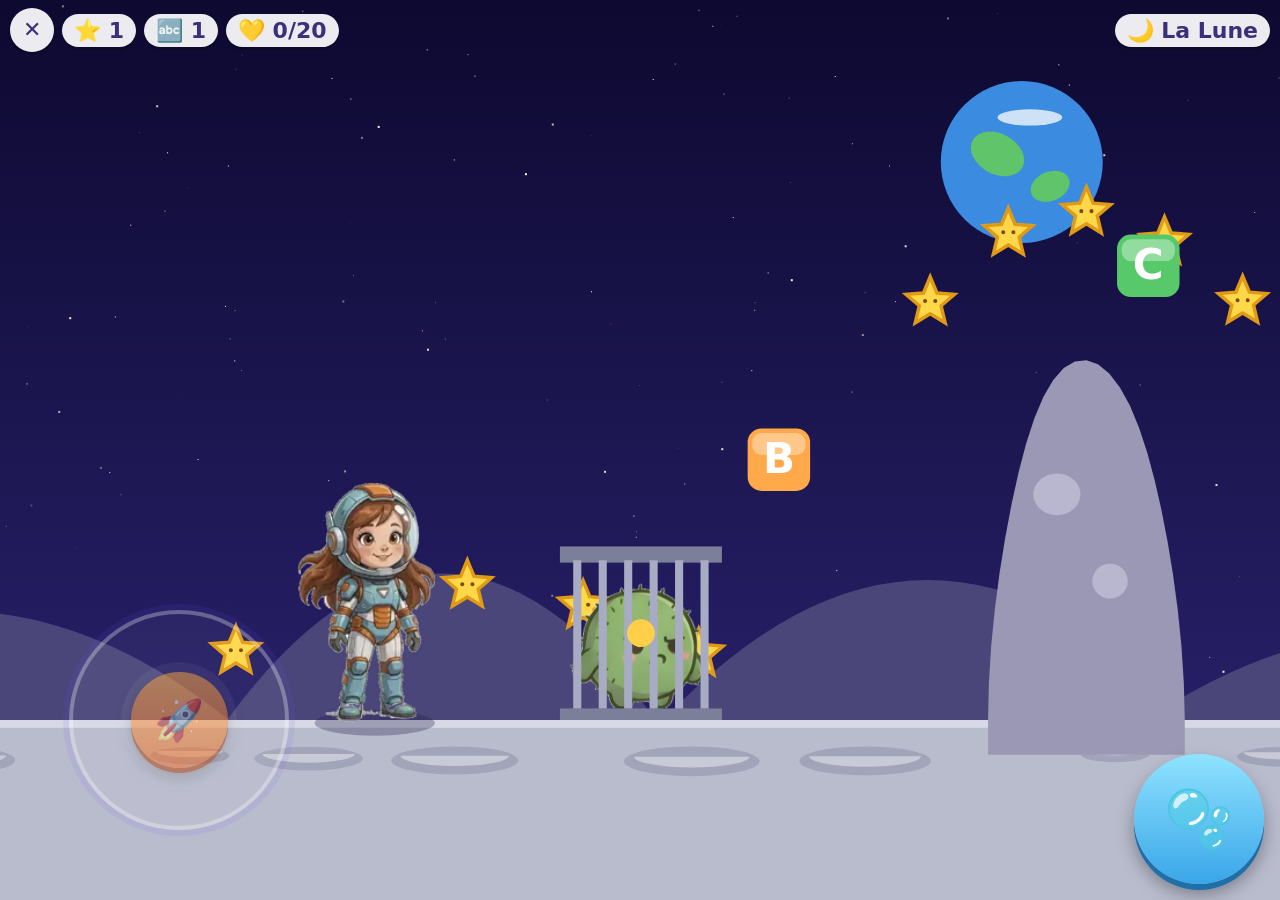
==== commit 442541ce: "Rose : 2e monde, Mars (tourbillons, robot, hélicoptère, arches, canyon, devinettes) — v0.68 Co-Autho" ====
--- a/rose-lune.html
+++ b/rose-lune.html
@@ -66,7 +66,7 @@
 <div id="stick" class="stick idle"><div class="ring"></div><div class="arrow" id="sarrow"></div><div class="knob" id="sknob">🚀</div></div>
 <div class="pad r"><button class="b shoot big-shoot" id="bs" aria-label="Bulles">🫧</button></div>
 <div class="ov" id="quiz"><div class="card"><div class="row" style="margin:0 0 6px"><button class="say" id="qsay" aria-label="Écouter">🔊</button></div><div class="q" id="qtext"></div><div class="opts" id="qopts"></div></div></div>
-<div class="ov" id="end"><div class="card"><p class="title">Bravo, Rose !</p><div class="stats" id="estats"></div><div class="row"><button class="big alt" id="again">↻ Rejouer</button><button class="big" id="home">🏠</button></div></div></div>
+<div class="ov" id="end"><div class="card"><p class="title">Bravo, Rose !</p><div class="stats" id="estats"></div><div class="row"><button class="big alt" id="again">↻ Rejouer</button><button class="big" id="home">🏠</button><button class="big" id="next" aria-label="Mars">🔴 ➜</button></div></div></div>
 <script src="i18n.js"></script>
 <script>
 (() => {
@@ -292,6 +292,7 @@
   addEventListener('keyup', (e) => { if (e.key === 'ArrowDown') key.down = false; if (e.key === 'ArrowLeft') key.l = false; if (e.key === 'ArrowRight') key.r = false; if (e.key === ' ' || e.key === 'ArrowUp') key.fly = false; });
   $('#quit').onclick = () => { location.href = 'index.html'; };
   $('#home').onclick = () => { location.href = 'index.html'; };
+  $('#next').onclick = () => { location.href = 'rose-mars.html'; };
   $('#again').onclick = () => { location.reload(); };
 
   function shoot() {
@@ -468,6 +469,7 @@
   }
 
   function finish() {
+    try { if (!localStorage.getItem('mm.rose.world')) localStorage.setItem('mm.rose.world', 'rose-mars.html'); } catch (e) {}   // Mars est ouvert : la carte de Rose y mène désormais
     finished = true; rose.vx = 0; rose.walking = false; play('win', 'ground'); rose.mode = 'ground'; sfx.good();
     say(got.friends >= 20 ? 'Bravo Rose ! Tu as libéré les vingt amis de la Lune ! Prochaine étape : Mars !' : 'Bravo Rose ! Tu as libéré ' + got.friends + ' amis. Les autres attendent encore sur la Lune !');
     setTimeout(() => {
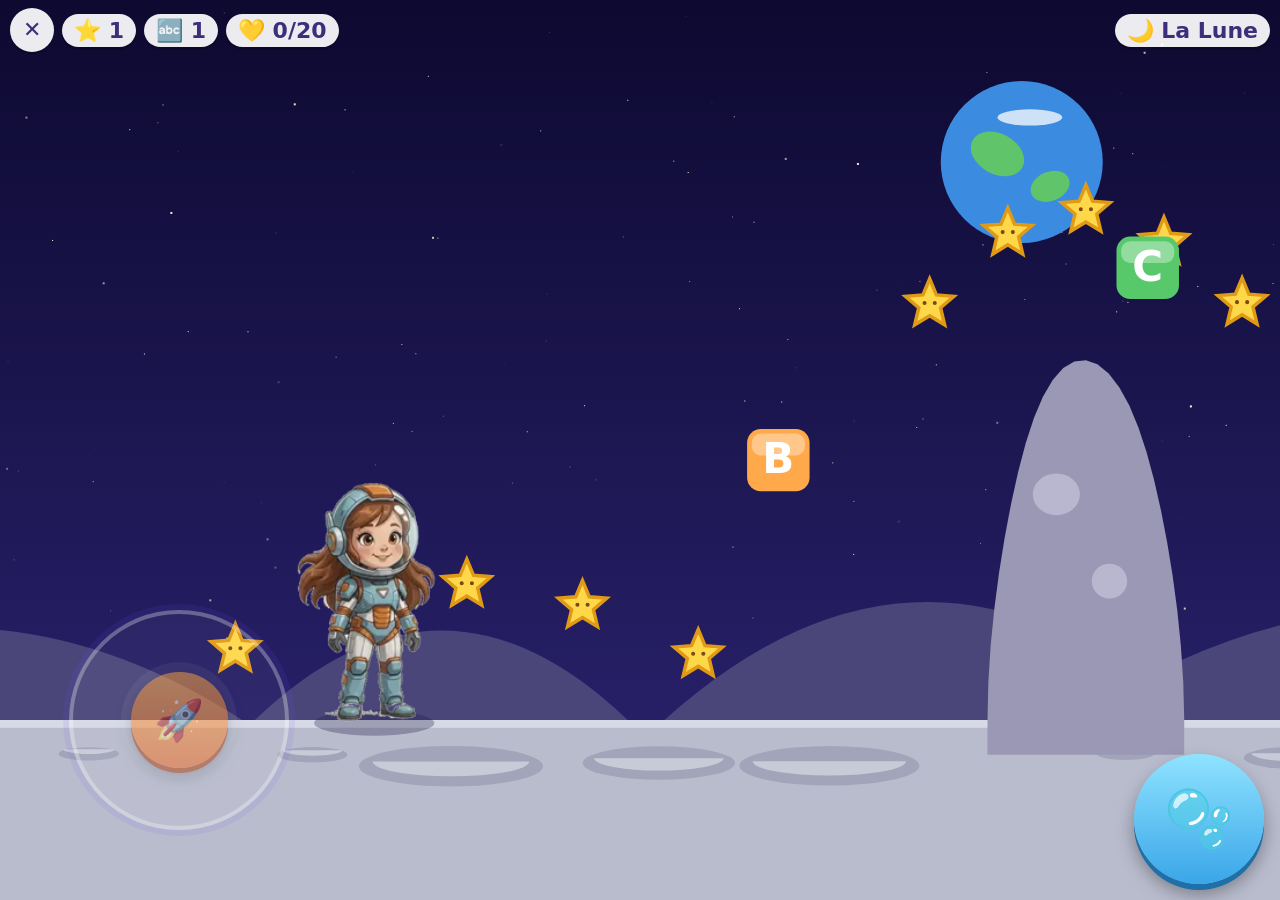
==== commit eb4824c0: "Rose : premier ami en cage plus loin du départ (Lune et Mars) — v0.69 Co-Authored-By: Claude Opus 5." ====
--- a/rose-lune.html
+++ b/rose-lune.html
@@ -228,7 +228,7 @@
   const cageSpots = [];
   { const blocked = (x) => solids.some(s => s.y === 0 && x > s.x - 110 && x < s.x + s.w + 110) || Math.abs(x - (L - 280)) < 300;
     for (const s of solids) if (s.kind === 'slab') cageSpots.push({ x: s.x + s.w / 2, y: s.y + s.h });
-    for (let x = 650; cageSpots.length < 20 && x < L - 400; x += 360) if (!blocked(x)) cageSpots.push({ x, y: 0 }); }
+    for (let x = 1050; cageSpots.length < 20 && x < L - 400; x += 320) if (!blocked(x)) cageSpots.push({ x, y: 0 }); }
   const cages = cageSpots.slice(0, 20).map((p, i) => ({ ...p, ...prisoners[i], open: false, t: 0 }));
   // caisses « ? » : une devinette sur l'espace
   const boxes = [ { x: 2950, y: 260 }, { x: 6750, y: 240 }, { x: 8350, y: 300 } ].map(b => ({ ...b, done: false }));
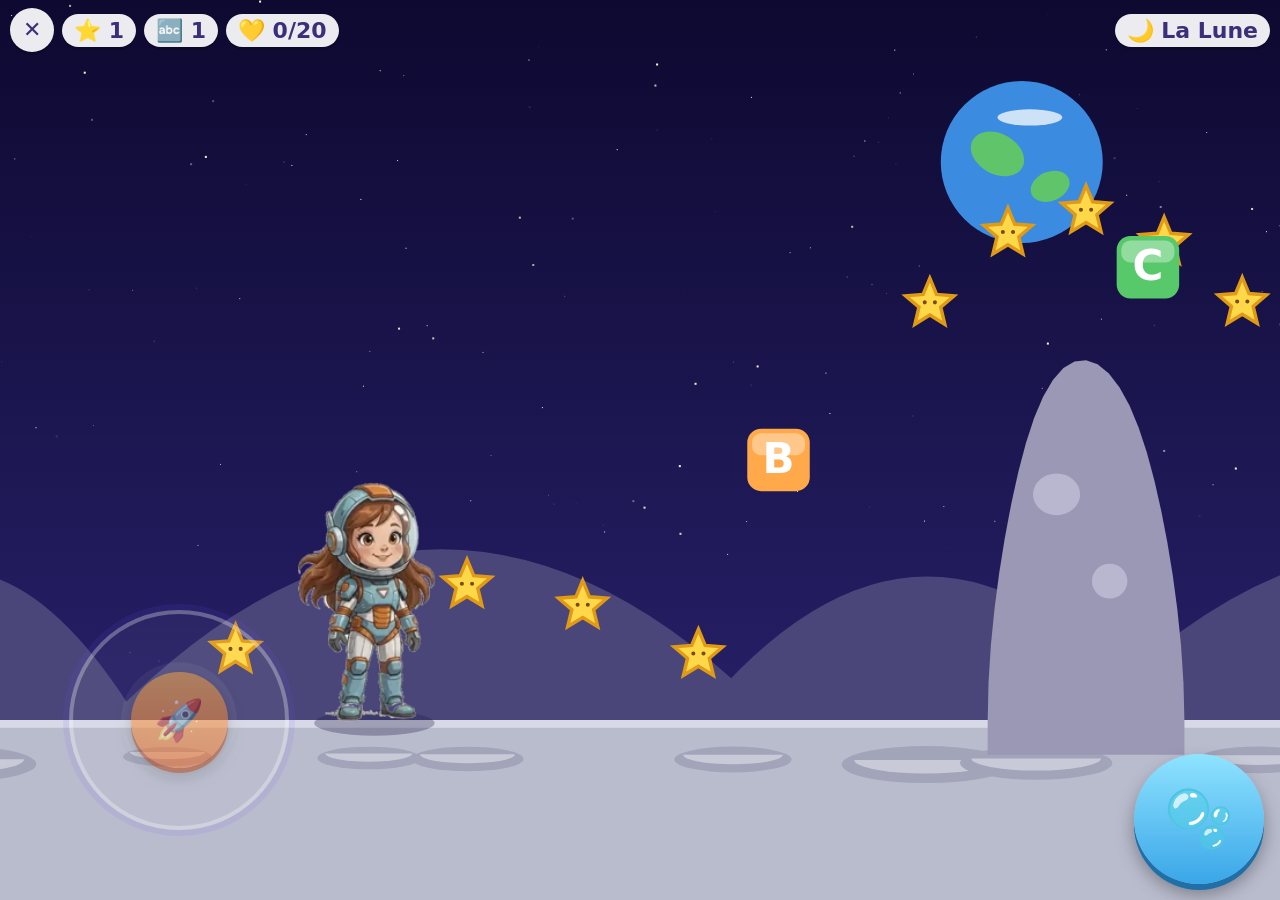
==== commit 31f8bbb0: "Menu par chapitres : chapitre → ville → héros, carte des planètes de Rose — v0.71 Co-Authored-By: Cl" ====
--- a/rose-lune.html
+++ b/rose-lune.html
@@ -290,8 +290,8 @@
   zone.addEventListener('pointerup', stickUp); zone.addEventListener('pointercancel', stickUp);
   addEventListener('keydown', (e) => { if (e.repeat) return; if (e.key === 'ArrowDown') key.down = true; if (e.key === 'ArrowLeft') key.l = true; if (e.key === 'ArrowRight') key.r = true; if (e.key === ' ' || e.key === 'ArrowUp') key.fly = true; if (e.key === 'x' || e.key === 'Enter') shoot(); });
   addEventListener('keyup', (e) => { if (e.key === 'ArrowDown') key.down = false; if (e.key === 'ArrowLeft') key.l = false; if (e.key === 'ArrowRight') key.r = false; if (e.key === ' ' || e.key === 'ArrowUp') key.fly = false; });
-  $('#quit').onclick = () => { location.href = 'index.html'; };
-  $('#home').onclick = () => { location.href = 'index.html'; };
+  $('#quit').onclick = () => { location.href = 'index.html#space'; };
+  $('#home').onclick = () => { location.href = 'index.html#space'; };
   $('#next').onclick = () => { location.href = 'rose-mars.html'; };
   $('#again').onclick = () => { location.reload(); };
 
@@ -470,6 +470,7 @@
 
   function finish() {
     try { if (!localStorage.getItem('mm.rose.world')) localStorage.setItem('mm.rose.world', 'rose-mars.html'); } catch (e) {}   // Mars est ouvert : la carte de Rose y mène désormais
+    try { const d = JSON.parse(localStorage.getItem('mm.rose.done') || '[]'); if (!d.includes('lune')) { d.push('lune'); localStorage.setItem('mm.rose.done', JSON.stringify(d)); } } catch (e) {}
     finished = true; rose.vx = 0; rose.walking = false; play('win', 'ground'); rose.mode = 'ground'; sfx.good();
     say(got.friends >= 20 ? 'Bravo Rose ! Tu as libéré les vingt amis de la Lune ! Prochaine étape : Mars !' : 'Bravo Rose ! Tu as libéré ' + got.friends + ' amis. Les autres attendent encore sur la Lune !');
     setTimeout(() => {
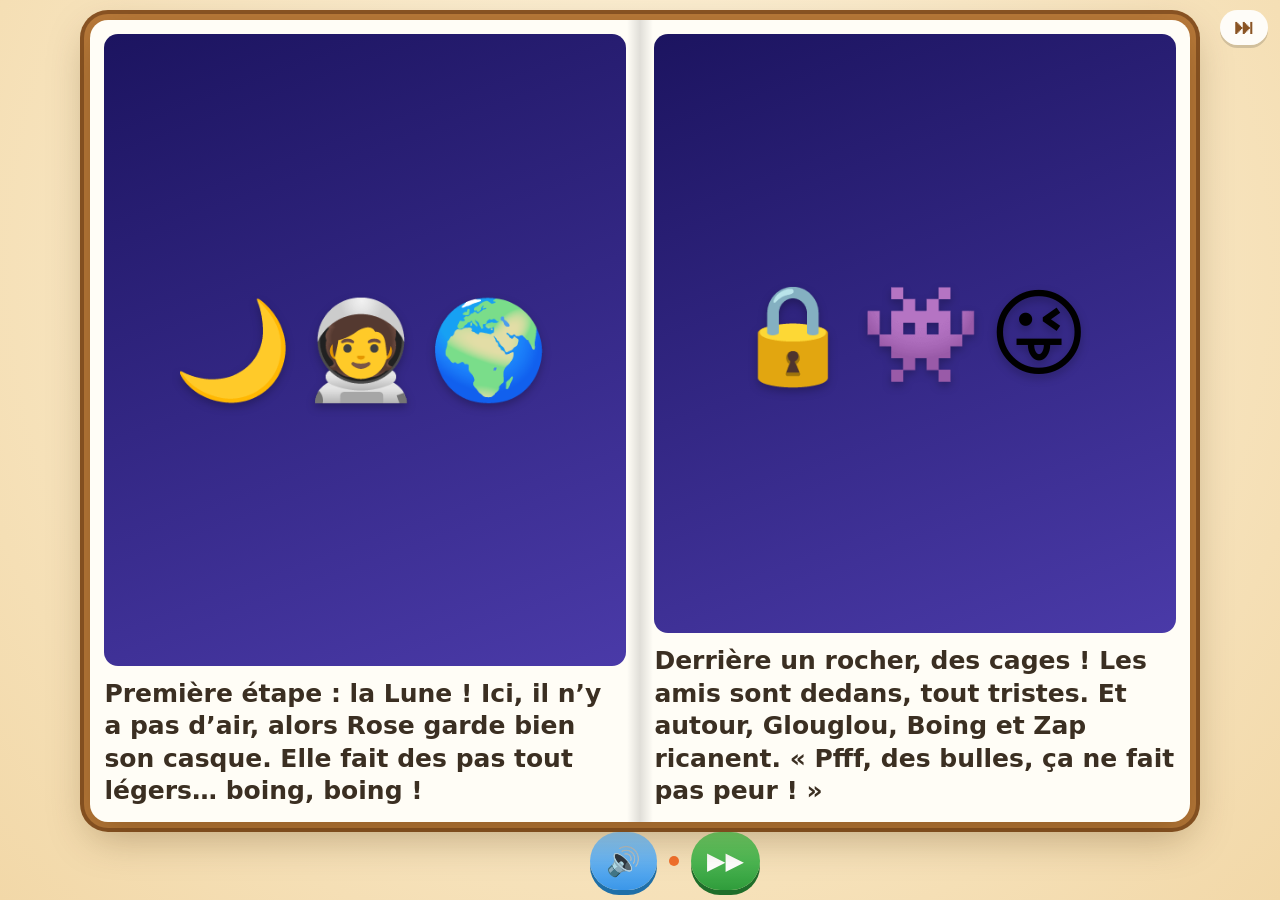
==== commit 317560c7: "Livre de l'histoire : lecteur (voix, pages, bibliothèque), textes des 3 chapitres, déclenchement ava" ====
--- a/rose-lune.html
+++ b/rose-lune.html
@@ -67,6 +67,8 @@
 <div class="pad r"><button class="b shoot big-shoot" id="bs" aria-label="Bulles">🫧</button></div>
 <div class="ov" id="quiz"><div class="card"><div class="row" style="margin:0 0 6px"><button class="say" id="qsay" aria-label="Écouter">🔊</button></div><div class="q" id="qtext"></div><div class="opts" id="qopts"></div></div></div>
 <div class="ov" id="end"><div class="card"><p class="title">Bravo, Rose !</p><div class="stats" id="estats"></div><div class="row"><button class="big alt" id="again">↻ Rejouer</button><button class="big" id="home">🏠</button><button class="big" id="next" aria-label="Mars">🔴 ➜</button></div></div></div>
+<script src="story.js"></script>
+<script src="book.js"></script>
 <script src="i18n.js"></script>
 <script>
 (() => {
@@ -473,10 +475,11 @@
     try { const d = JSON.parse(localStorage.getItem('mm.rose.done') || '[]'); if (!d.includes('lune')) { d.push('lune'); localStorage.setItem('mm.rose.done', JSON.stringify(d)); } } catch (e) {}
     finished = true; rose.vx = 0; rose.walking = false; play('win', 'ground'); rose.mode = 'ground'; sfx.good();
     say(got.friends >= 20 ? 'Bravo Rose ! Tu as libéré les vingt amis de la Lune ! Prochaine étape : Mars !' : 'Bravo Rose ! Tu as libéré ' + got.friends + ' amis. Les autres attendent encore sur la Lune !');
-    setTimeout(() => {
+    setTimeout(() => MM.book && !MM.book.seen('lune_c') ? MM.book.open('lune_c', { onDone: showEnd }) : showEnd(), 3200);
+    function showEnd() {
       $('#estats').innerHTML = `<span>⭐ ${got.stars}/${stars.length}</span><span>🔤 ${got.letters}/${letters.length}</span><span>💛 ${got.friends}/${cages.length}</span><span>🫧 ${got.aliens}</span>`;
       $('#end').classList.add('show');
-    }, 3200);
+    }
   }
 
   // ================= dessin =================
@@ -648,7 +651,9 @@
     const dt = Math.min(.05, (now - last) / 1000); last = now;
     ctx.setTransform(dpr, 0, 0, dpr, 0, 0);
     if (RF && AF && roseImg.complete && alienImg.complete) {
-      if (!started) { started = true; say('Bienvenue sur la Lune ! Les petits extraterrestres farceurs ont enfermé les amis dans des cages. Libère-les, et envoie des bulles aux farceurs !'); }
+      if (!started) { started = true; paused = true; MM.say = (t) => say(t, true); MM.hush = () => { try { speechSynthesis.cancel(); } catch (e) {} };
+        const go = () => { paused = false; last = performance.now(); say('Bienvenue sur la Lune ! Les petits extraterrestres farceurs ont enfermé les amis dans des cages. Libère-les, et envoie des bulles aux farceurs !'); };
+        if (MM.book && !MM.book.seen('lune_a')) MM.book.open('lune_a', { onDone: go }); else go(); }
       if (!paused) { update(dt); fadeT += dt; }
       const look = rose.face * 120;
       camX += ((rose.x + look - (W * .4) / zoom) - camX) * Math.min(1, dt * 3.5); camX = Math.max(0, Math.min(L - W / zoom, camX));
